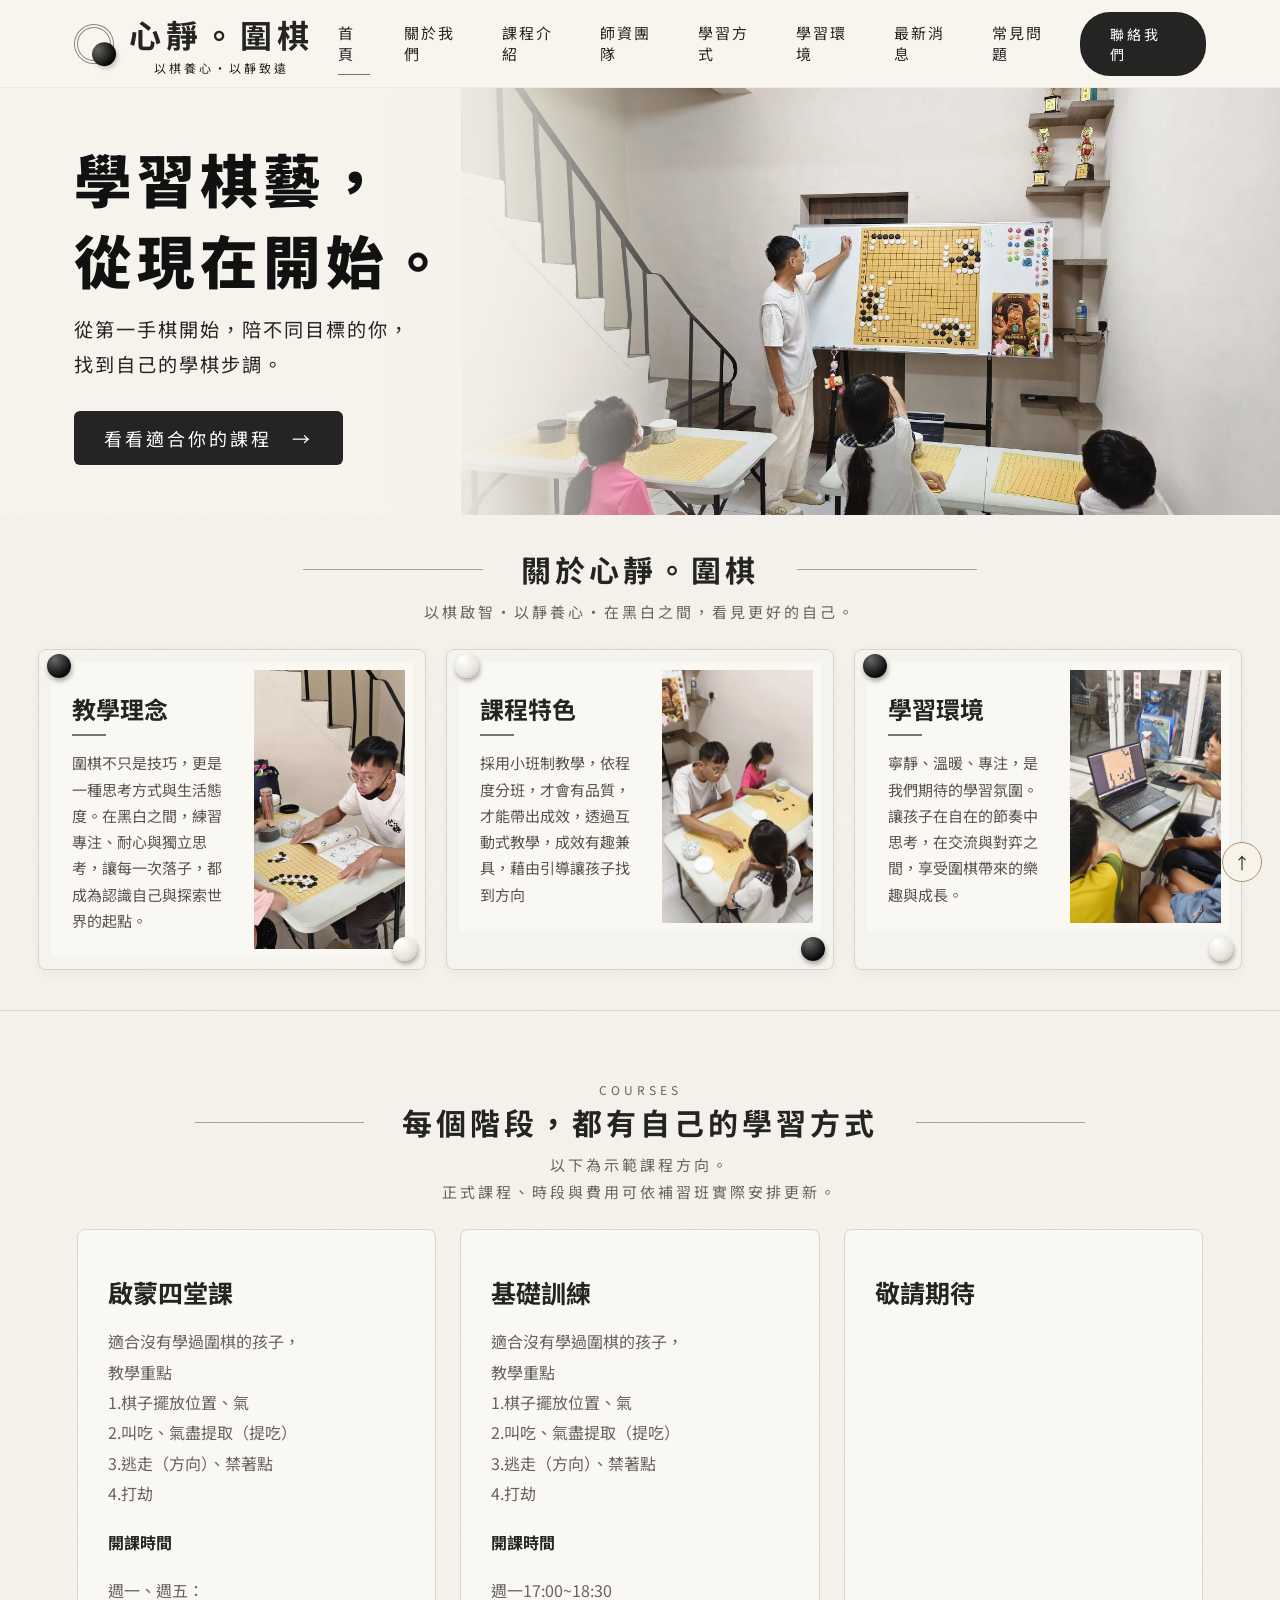
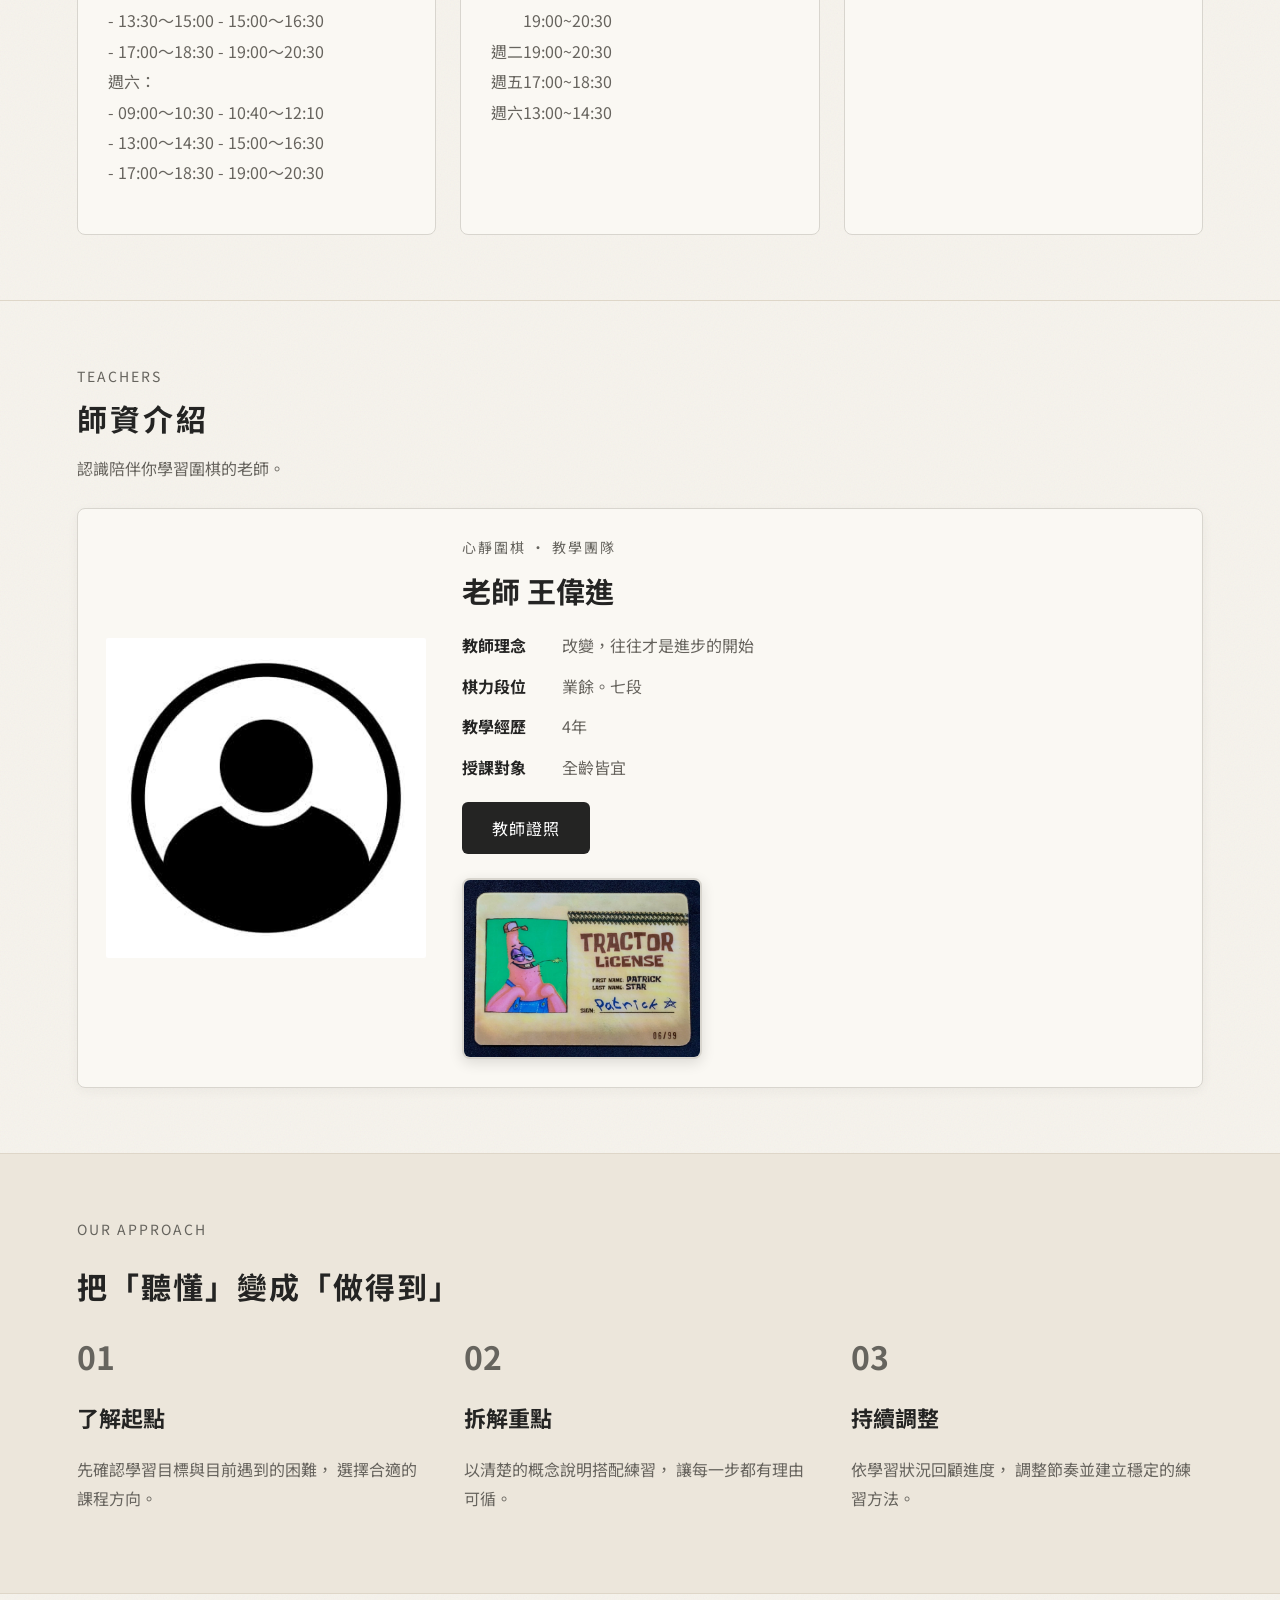
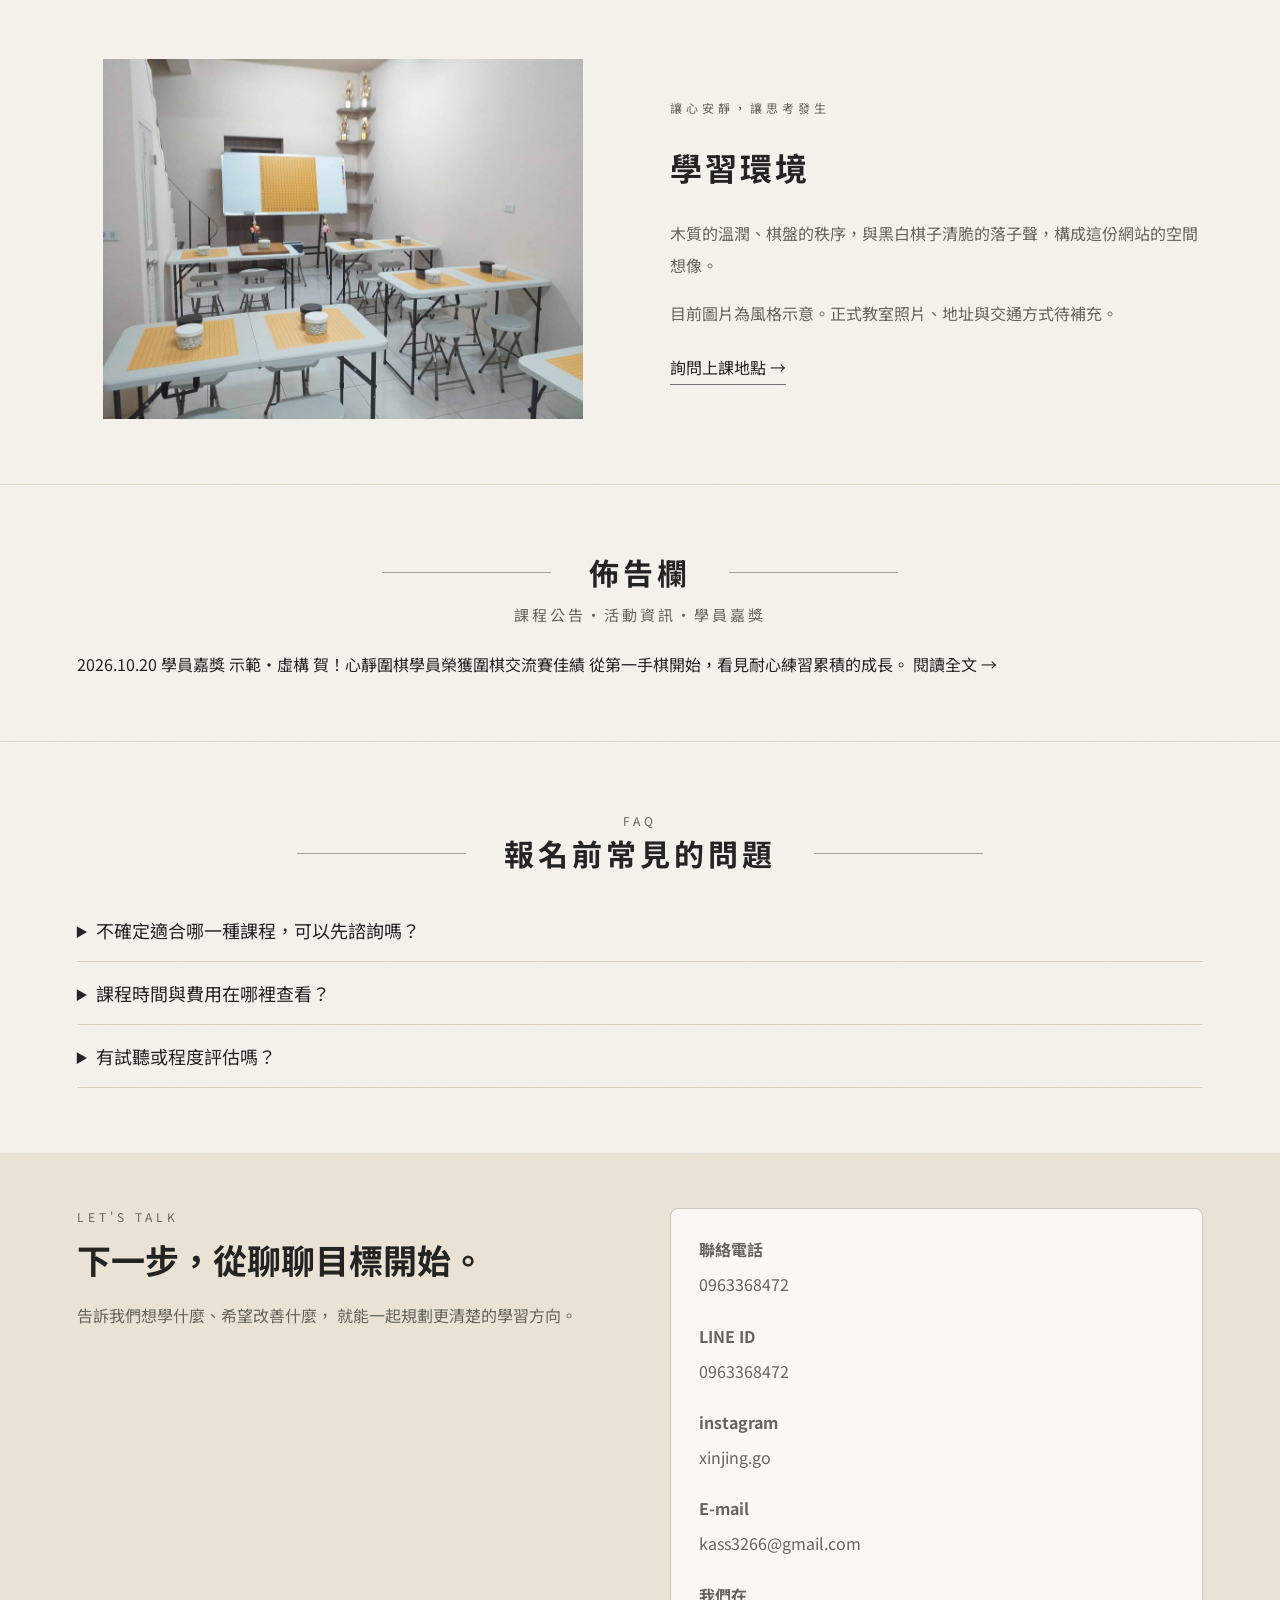
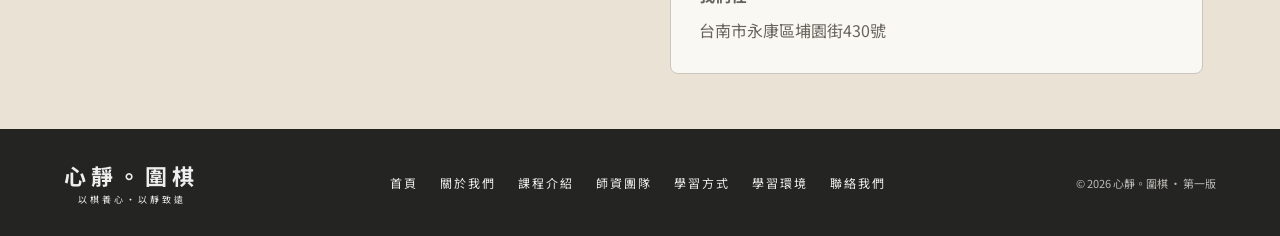
==== index.html @ 98c9f79c "Add files via upload" ====
<!doctype html>
<html lang="zh-Hant">
<head>
<meta charset="utf-8">
<meta name="viewport" content="width=device-width,initial-scale=1">
<meta name="description" content="心靜。圍棋，以棋養心，以靜致遠。從第一手棋開始，陪不同目標的你，<br>找到自己的學棋步調。">
<title>心靜。圍棋｜以棋養心・以靜致遠</title>
<link rel="preconnect" href="https://fonts.googleapis.com">
<link rel="preconnect" href="https://fonts.gstatic.com" crossorigin>
<link rel="stylesheet" href="https://fonts.googleapis.com/css2?family=Noto+Sans+TC:wght@400;700&amp;display=swap">
<style>
:root {
  --paper:#f6f3ec;
  --ink:#242423;
  --wood:#ae7c43;
  --muted:#67645e
}
* {
  box-sizing:border-box
}
html {
  scroll-behavior:smooth;
  scroll-padding-top:95px
}
body {
  margin:0;
  color:var(--ink);
  background:var(--paper);
  font-family:"Noto Serif TC","Songti TC","PMingLiU",serif;
  background-image:url("data:image/svg+xml,%3Csvg xmlns='http://www.w3.org/2000/svg' width='180' height='180'%3E%3Cfilter id='n'%3E%3CfeTurbulence type='fractalNoise' baseFrequency='.7' numOctaves='3' stitchTiles='stitch'/%3E%3C/filter%3E%3Cpath fill='%237e735f' opacity='.055' filter='url(%23n)' d='M0 0h180v180H0z'/%3E%3C/svg%3E")
}
a {
  color:inherit;
  text-decoration:none
}
button {
  font:inherit
}
header {
  height:88px;
  display:flex;
  align-items:center;
  justify-content:space-between;
  padding:0 5.8%;
  gap:24px;
  background:#f8f5ee;
  position:sticky;
  top:0;
  z-index:10;
  border-bottom:1px solid #ded7c855
}
.brand {
  display:flex;
  align-items:center;
  gap:15px;
  flex-shrink:0
}
.mark {
  width:40px;
  height:40px;
  border:4px double #8f887b;
  border-radius:50%;
  position:relative;
  transform:rotate(-20deg)
}
.mark:after {
  content:'';
  position:absolute;
  width:24px;
  height:24px;
  border-radius:50%;
  background:radial-gradient(circle at 30% 25%,#65645d,#080909 70%);
  bottom:-9px;
  right:-2px;
  box-shadow:1px 3px 4px #0003
}
.brand strong {
  display:block;
  font-size:32px;
  letter-spacing:5px;
  font-weight:900
}
.brand small {
  display:block;
  text-align:center;
  letter-spacing:3px;
  font-size:12px;
  margin-top:2px
}
nav {
  display:flex;
  gap:34px;
  align-items:center;
  font-size:15px;
  letter-spacing:2px
}
nav a {
  padding:10px 0;
  border-bottom:1px solid transparent
}
nav a:hover,nav a[aria-current] {
  border-color:var(--wood)
}
.pill {
  display:inline-flex;
  align-items:center;
  justify-content:center;
  gap:20px;
  background:var(--ink);
  color:#fff;
  padding:14px 30px;
  border-radius:6px;
  font-size:18px;
  letter-spacing:3px;
  transition:background .2s,transform .2s
}
.pill:hover {
  background:#574735;
  transform:translateY(-2px)
}
header>.pill {
  font-size:14px;
  border-radius:30px;
  padding:12px 30px
}
.menu {
  display:none;
  border:1px solid #ccc;
  background:transparent;
  padding:8px 12px;
  border-radius:4px
}
.hero {
  min-height:414px;
  position:relative;
  display:flex;
  align-items:center;
  overflow:hidden
}
.hero-image {
  position:absolute;
  right:0;
  top:0;
  height:100%;
  width:64%;
  object-fit:cover;
  object-position:center
}
.hero:after {
  content:'';
  position:absolute;
  inset:0;
  background:linear-gradient(90deg,#f6f3ec 0%,#f6f3ec 30%,#f6f3ecdf 38%,#f6f3ec00 57%)
}
.hero-content {
  position:relative;
  z-index:1;
  margin:50px 5.8%;
  max-width:670px
}
.hero h1 {
  font-family:"BiauKai","Microsoft JhengHei","PingFang TC",sans-serif;
  font-size:clamp(35px,4.5vw,70px);
  line-height:1.4;
  letter-spacing:5px;
  margin:0 0 13px;
  font-weight:900;
  color:#111
}
.hero p {
  font-size:clamp(17px,2vw,29px);
  letter-spacing:5px;
  margin:0 0 30px
}
.section {
  padding:32px 3% 40px;
  max-width:1600px;
  margin:auto
}
.heading {
  text-align:center;
  margin-bottom:24px
}
.heading h2 {
  font-size:30px;
  letter-spacing:4px;
  margin:0;
  display:flex;
  align-items:center;
  justify-content:center;
  gap:38px
}
.heading h2:before,.heading h2:after {
  content:'';
  height:1px;
  width:15%;
  background:#a7a094
}
.heading p {
  font-size:15px;
  letter-spacing:3px;
  color:var(--muted);
  line-height:1.8;
  margin:7px 0 0
}
.features {
  display:grid;
  grid-template-columns:repeat(3,1fr);
  gap:20px
}
.frame {
  position:relative;
  padding:13px;
  border:1px solid #98672e;
  border-radius:5px;
  background:repeating-linear-gradient(2deg,#ba864d 0,#d7aa75 3px,#b78043 5px,#c99863 9px);
  box-shadow:0 3px 8px #30220c25,inset 0 0 0 4px #f0c38b66
}
.frame:before,.frame:after {
  content:'';
  position:absolute;
  z-index:2;
  width:24px;
  height:24px;
  border-radius:50%;
  box-shadow:1px 3px 5px #0005;
  background:radial-gradient(circle at 32% 23%,#646765,#0a0c0b 70%)
}
.frame:before {
  top:4px;
  left:8px
}
.frame:after {
  bottom:8px;
  right:8px;
  background:radial-gradient(circle at 32% 23%,#fff,#e5e3da 65%,#b1b1a8)
}
.frame:nth-child(2):before {
  background:radial-gradient(circle at 32% 23%,#fff,#e5e3da 65%,#b1b1a8)
}
.frame:nth-child(2):after {
  background:radial-gradient(circle at 32% 23%,#646765,#0a0c0b 70%)
}
.frame-inner {
  background-color:#faf7ef;
  background-image:linear-gradient(#b2956c09 1px,transparent 1px),linear-gradient(90deg,#b2956c09 1px,transparent 1px);
  background-size:20px 20px;
  display:grid;
  grid-template-columns:1.2fr 1fr;
  gap:14px;
  padding:8px;
  min-height:245px;
  border:3px double #dbc5a5
}
.feature-copy {
  padding:15px 13px
}
.feature-copy h3 {
  font-size:24px;
  margin:6px 0 14px
}
.feature-copy h3:after {
  content:'';
  display:block;
  width:34px;
  height:2px;
  background:#ad813c;
  margin-top:8px
}
.feature-copy p {
  font-size:15px;
  line-height:1.75;
  margin:0;
  color:#57534d
}
.frame img {
  width:100%;
  height:100%;
  min-height:226px;
  object-fit:cover
}
.details {
  border-top:1px solid #ded6c8;
  padding:65px 6%
}
.eyebrow {
  color:#896a43;
  letter-spacing:4px;
  font-size:12px
}
.course-grid {
  display:grid;
  grid-template-columns:repeat(3,1fr);
  gap:24px
}
.course-card {
  padding:30px;
  border:1px solid #cec3ae;
  background:#ffffff4d
}
.course-card .number {
  font-size:14px;
  letter-spacing:3px;
  color:#9a783f
}
.course-card h3 {
  font-size:25px;
  margin:14px 0
}
.course-card p {
  line-height:1.9;
  color:var(--muted)
}
.text-link {
  display:inline-block;
  margin-top:10px;
  border-bottom:1px solid #a77c43;
  padding-bottom:5px
}
.split {
  display:grid;
  grid-template-columns:1fr 1fr;
  align-items:center;
  gap:60px
}
.split img {
  width:100%;
  max-height:360px;
  object-fit:contain
}
.split h2 {
  font-size:32px;
  letter-spacing:3px
}
.split p {
  line-height:2;
  color:var(--muted)
}
.placeholder {
  border:1px dashed #bdb09a;
  padding:22px;
  color:#716b61;
  background:#fff5;
  line-height:1.9
}
.news {
  display:flex;
  justify-content:space-between;
  gap:20px;
  padding:24px 0;
  border-top:1px solid #d9d0c1
}
.news span {
  font-size:13px;
  color:var(--muted)
}
details {
  border-bottom:1px solid #d9d0c1;
  padding:18px 0
}
summary {
  cursor:pointer;
  font-size:18px
}
details p {
  color:var(--muted);
  line-height:1.9;
  max-width:850px
}
.contact {
  background:#eae3d5;
  padding:55px 6%
}
.contact-grid {
  display:grid;
  grid-template-columns:1fr 1fr;
  gap:60px
}
.contact h2 {
  font-size:34px;
  margin:10px 0
}
.contact p {
  line-height:1.9;
  color:var(--muted)
}
dl {
  margin:0
}
dl>div {
  display:grid;
  grid-template-columns:110px 1fr;
  border-bottom:1px solid #c9beab;
  padding:14px 0
}
dt {
  color:#796344
}
dd {
  margin:0;
  line-height:1.8
}
.contact small {
  color:#7b7164
}
footer {
  background:#242423;
  color:#eee;
  padding:30px 5%;
  display:flex;
  align-items:center;
  justify-content:space-between;
  gap:30px
}
footer .brand strong {
  font-size:22px
}
footer .brand small {
  font-size:9px
}
footer nav {
  font-size:12px;
  gap:22px
}
footer>small {
  color:#bdbbb5;
  font-size:11px
}
.back-top {
  position:fixed;
  right:18px;
  bottom:18px;
  border:1px solid #aa9270;
  border-radius:50%;
  background:#f7f3e9;
  width:40px;
  height:40px;
  display:grid;
  place-items:center;
  z-index:5
}
@media(min-width:1600px) {
  .hero {
    min-height:480px
  }
}
@media(max-width:1200px) {
  nav {
    gap:18px
  }
  header {
    padding:0 3%
  }
  .brand strong {
    font-size:26px
  }
  .feature-copy {
    padding:8px
  }
  .feature-copy h3 {
    font-size:21px
  }
  .frame-inner {
    gap:7px
  }
  .feature-copy p {
    font-size:14px
  }
  footer nav {
    display:flex;
    flex-wrap:wrap;
    justify-content:center
  }
}
@media(max-width:900px) {
  header {
    height:auto;
    min-height:76px;
    position:relative;
    flex-wrap:wrap;
    padding:16px 5%;
    gap:16px
  }
  .menu {
    display:none
  }
  header>.pill {
    display:inline-flex;
    margin-left:auto;
    font-size:13px;
    padding:10px 18px
  }
  header nav {
    display:flex;
    position:static;
    width:100%;
    order:3;
    flex-wrap:wrap;
    justify-content:center;
    gap:8px 24px;
    background:transparent;
    padding:4px 0;
    box-shadow:none;
    font-size:14px
  }
  header nav a {
    padding:8px 0
  }
  header nav.open {
    display:flex
  }
  .hero-content {
    margin-left:5%;
    max-width:70%
  }
  .hero p {
    letter-spacing:2px
  }
  .features {
    grid-template-columns:1fr
  }
  .frame-inner {
    grid-template-columns:1.4fr 1fr;
    min-height:220px
  }
  .frame img {
    height:230px;
    min-height:0
  }
  .feature-copy {
    padding:14px
  }
  .feature-copy p {
    font-size:16px
  }
  .course-grid {
    grid-template-columns:1fr
  }
  .split,.contact-grid {
    gap:25px
  }
  .heading h2 {
    font-size:26px;
    gap:15px
  }
  .details {
    padding:45px 6%
  }
}
@media(max-width:580px) {
  header {
    gap:12px;
    padding:14px 5%
  }
  header nav {
    gap:4px 18px;
    font-size:13px;
    letter-spacing:1px
  }
  header>.pill {
    font-size:12px;
    padding:10px 14px;
    letter-spacing:1px
  }
  .brand {
    gap:10px
  }
  .mark {
    width:32px;
    height:32px
  }
  .brand strong {
    font-size:24px
  }
  .brand small {
    font-size:10px
  }
  .hero {
    min-height:560px;
    align-items:flex-start
  }
  .hero-image {
    width:100%;
    height:58%;
    top:auto;
    bottom:0
  }
  .hero:after {
    background:linear-gradient(180deg,#f6f3ec 0%,#f6f3ec 32%,#f6f3ec00 64%)
  }
  .hero-content {
    max-width:100%;
    margin:34px 6%
  }
  .hero h1 {
    font-size:34px;
    letter-spacing:2px
  }
  .hero p {
    font-size:16px;
    margin-bottom:23px
  }
  .pill {
    font-size:15px;
    padding:12px 23px
  }
  .section {
    padding:30px 5%
  }
  .heading p {
    letter-spacing:1px;
    font-size:13px
  }
  .heading h2:before,.heading h2:after {
    width:9%
  }
  .frame {
    padding:9px
  }
  .frame-inner {
    gap:8px;
    padding:5px;
    grid-template-columns:1.2fr 1fr
  }
  .feature-copy {
    padding:8px
  }
  .feature-copy h3 {
    font-size:21px
  }
  .feature-copy p {
    font-size:14px
  }
  .frame img {
    height:100%;
    min-height:245px
  }
  .split,.contact-grid {
    grid-template-columns:1fr
  }
  .split img {
    max-height:280px
  }
  .news {
    flex-direction:column;
    gap:8px
  }
  footer {
    flex-direction:column;
    text-align:center
  }
  footer nav {
    display:flex;
    flex-wrap:wrap;
    justify-content:center;
    gap:8px 18px;
    font-size:12px
  }
  .contact {
    padding:40px 6%
  }
}
@media(prefers-reduced-motion:reduce) {
  html {
    scroll-behavior:auto
  }
  .pill {
    transition:none
  }
}
.teacher-wrap {
  max-width:1180px;
  margin:auto
}
.teacher-wrap .section-head {
  margin-bottom:28px
}
.teacher-wrap .section-head h2 {
  font-size:30px;
  letter-spacing:3px;
  margin:10px 0
}
.teacher-wrap .section-head p {
  color:var(--muted)
}
.kicker {
  color:#896a43;
  letter-spacing:2px;
  font-size:14px
}
.teacher-card {
  position:relative;
  display:grid;
  grid-template-columns:minmax(200px,320px) minmax(0,1fr);
  gap:36px;
  align-items:center;
  padding:28px;
  border:10px solid #b6814c;
  border-radius:5px;
  background:#fbf8f0;
  box-shadow:inset 0 0 0 2px #e8c99c,0 5px 14px #60421d26
}
.teacher-photo {
  display:block;
  width:100%;
  height:auto;
  object-fit:contain;
  border-radius:2px
}
.teacher-info h3 {
  font-size:29px;
  margin:12px 0
}
.teacher-info p {
  color:var(--muted);
  line-height:1.8
}
.teacher-info dl {
  display:grid;
  grid-template-columns:5em minmax(0,1fr);
  gap:12px 20px;
  line-height:1.8;
  margin:20px 0
}
.teacher-info dt {
  font-weight:700;
  color:var(--ink)
}
.teacher-info dd {
  color:var(--muted)
}
.teacher-info .pill {
  font-size:16px;
  letter-spacing:1px
}
@media(max-width:760px) {
  .teacher-card {
    grid-template-columns:1fr;
    padding:22px;
    gap:22px;
    border-width:8px
  }
  .teacher-photo {
    max-width:320px;
    margin:auto
  }
  .teacher-info dl {
    gap:12px
  }
  .teacher-info h3 {
    font-size:26px
  }
}
.tags {
  display:flex;
  gap:8px;
  flex-wrap:wrap;
  margin-top:24px
}
.tags span {
  background:#eee5d5;
  color:#6c5132;
  padding:7px 11px;
  border-radius:20px;
  font-size:13px
}
.method-wrap {
  max-width:1180px;
  margin:auto
}
.method-wrap h2 {
  font-size:30px;
  letter-spacing:2px
}
.steps {
  display:grid;
  grid-template-columns:repeat(3,minmax(0,1fr));
  gap:35px
}
.step b {
  font-size:32px;
  color:#a77a44
}
.step h3 {
  font-size:22px
}
.step p {
  line-height:1.8;
  color:var(--muted)
}
.approach {
  background:#ece6db
}
.contact-box {
  border:5px solid #b6814c;
  padding:28px;
  background:#faf7ef
}
.contact-box b {
  color:#896338
}
.contact-box p {
  margin:8px 0 24px;
  overflow-wrap:anywhere
}
.contact-box p:last-child {
  margin-bottom:0
}
.contact-box a:hover {
  text-decoration:underline
}
.hero-content p {
  font-size:clamp(16px,1.5vw,23px);
  letter-spacing:2px
}
.heading h2 {
  overflow-wrap:anywhere
}
@media(max-width:900px) {
  .steps {
    grid-template-columns:1fr
  }
  .heading h2 {
    font-size:25px
  }
  .heading h2:before,.heading h2:after {
    flex-shrink:0;
    width:8%
  }
}
@media(max-width:580px) {
  .hero {
    min-height:620px
  }
  .hero h1 {
    font-size:34px
  }
  .hero-content p {
    line-height:1.8
  }
  .contact h2 {
    font-size:28px
  }
}
/* 無木框：宣紙與墨灰 */
:root {
  --wood:#747474
}
.frame {
  border:1px solid #d8d5ce;
  border-radius:8px;
  padding:12px;
  background:#f5f3ee;
  box-shadow:0 3px 12px #2020200c
}
.frame-inner {
  border:0;
  background-color:#faf8f3;
  background-image:none;
  border-radius:3px
}
.teacher-card {
  border:1px solid #d8d5ce;
  border-radius:8px;
  background:#faf8f3;
  box-shadow:0 3px 12px #2020200c
}
.contact-box {
  border:1px solid #c9c6be;
  border-radius:8px;
  background:#faf8f3;
  box-shadow:none
}
.course-card {
  border-color:#d8d5ce;
  border-radius:8px;
  background:#faf8f3
}
.feature-copy h3:after {
  background:#747474
}
.eyebrow,.kicker,.course-card .number,.step b,.contact-box b {
  color:#66645e
}
.text-link {
  border-color:#747474
}
.tags span {
  background:#eae8e2;
  color:#5e5b55
}
@media(max-width:760px) {
  .teacher-card {
    border-width:1px
  }
  .contact-box {
    border-width:1px
  }
}
/* V03 思源黑體繁體版 */
body,button,input,select,textarea,.hero h1,.brand {
  font-family:"Noto Sans TC","Microsoft JhengHei","PingFang TC",sans-serif
}
h1,h2,h3,.brand strong {
  font-weight:700
}
.hero p,.heading p {
  line-height:1.8
}
/* 師資介紹：讓每位老師的卡片成為獨立段落 */
#teachers .teacher-card + .teacher-card {
  margin-top: 40px;
}
@media (max-width: 760px) {
  #teachers .teacher-card + .teacher-card {
    margin-top: 28px;
  }
}
/* 第二位老師：滑鼠移入時放大整張證書圖片 */
.teacher-image-area {
  position: relative;
  width: min(240px, 100%);
  margin-top: 24px;
  cursor: zoom-in;
}
.teacher-zoom-image {
  position: relative;
  display: block;
  width: 100%;
  height: auto;
  object-fit: contain;
  border: 2px solid #d8d5ce;
  border-radius: 8px;
  background: #fff;
  box-shadow: 0 4px 14px rgb(0 0 0 / 12%);
  pointer-events: none;
  transform-origin: center;
  transition: transform 0.3s ease, box-shadow 0.3s ease;
}
.teacher-image-area:hover,
.teacher-image-area:focus-within {
  z-index: 30;
}
.teacher-image-area:hover .teacher-zoom-image,
.teacher-image-area:focus-within .teacher-zoom-image {
  transform:
    translate(var(--teacher-zoom-x, 0px), var(--teacher-zoom-y, 0px))
    scale(var(--teacher-zoom-scale, 1));
  box-shadow: 0 12px 32px rgb(0 0 0 / 24%);
}
.teacher-zoom-image:focus-visible {
  outline: 3px solid #747474;
  outline-offset: 4px;
}
@media (prefers-reduced-motion: reduce) {
  .teacher-zoom-image {
    transition: none;
  }
}
</style>
<link rel="stylesheet" href="assets/notice-board.css">
<link rel="stylesheet" href="assets/ui-refined.css">
</head>
<body id="home">
<header><a class="brand" href="#home" aria-label="心靜。圍棋首頁"><span class="mark" aria-hidden="true"></span><span><strong>心靜。圍棋</strong><small>以棋養心・以靜致遠</small></span></a><button class="menu" aria-label="開啟選單" aria-expanded="false" aria-controls="navigation">選單 ☰</button>
<nav id="navigation" aria-label="主要導覽"><a href="#home" aria-current="page">首頁</a><a href="#about">關於我們</a><a href="#courses">課程介紹</a><a href="#teachers">師資團隊</a><a href="#method">學習方式</a><a href="#environment">學習環境</a><a href="#news">最新消息</a><a href="#faq">常見問題</a>
</nav><a class="pill" href="#contact">聯絡我們</a>
</header>
<main>
<!-- 首頁主視覺 開始 -->
<section class="hero" aria-labelledby="hero-title"><img class="hero-image" src="textures/160692.jpg" alt="暖陽照映木質圍棋棋盤與黑白棋子" fetchpriority="high">
<div class="hero-content">
<h1 id="hero-title">學習棋藝，<br>從現在開始。</h1>
<p>從第一手棋開始，陪不同目標的你，<br>找到自己的學棋步調。</p><a class="pill" href="#courses">看看適合你的課程 <span aria-hidden="true">→</span></a>
</div>
</section>
<!-- 首頁主視覺 結束 -->
<!-- 關於我們 開始 -->
<section id="about" class="section">
<div class="heading">
<h2>關於心靜。圍棋</h2>
<p>以棋啟智・以靜養心・在黑白之間，看見更好的自己。</p>
</div>
<div class="features">
<article class="frame">
<div class="frame-inner">
<div class="feature-copy">
<h3>教學理念</h3>
<p>圍棋不只是技巧，更是一種思考方式與生活態度。在黑白之間，練習專注、耐心與獨立思考，讓每一次落子，都成為認識自己與探索世界的起點。</p>
</div><img src="textures/160711.jpg" alt="木製棋罐與黑白棋子" loading="lazy">
</div>
</article>
<article class="frame">
<div class="frame-inner">
<div class="feature-copy">
<h3>課程特色</h3>
<p>
採用小班制教學，依程度分班，才會有品質，才能帶出成效，透過互動式教學，成效有趣兼具，藉由引導讓孩子找到方向</p>
</div><img src="textures/160687.jpg" alt="手持白棋思考落子" loading="lazy">
</div>
</article>
<article class="frame">
<div class="frame-inner">
<div class="feature-copy">
<h3>學習環境</h3>
<p>寧靜、溫暖、專注，是我們期待的學習氛圍。讓孩子在自在的節奏中思考，在交流與對弈之間，享受圍棋帶來的樂趣與成長。</p>
</div><img src="textures/160706.jpg" alt="木質圍棋教室風格示意" loading="lazy">
</div>
</article>
</div>
</section>
<!-- 關於我們 結束 -->
<!-- 課程 開始 -->
<section id="courses" class="section details">
<div class="heading"><span class="eyebrow">COURSES</span>
<h2>每個階段，都有自己的學習方式</h2>
<p>以下為示範課程方向。<br>正式課程、時段與費用可依補習班實際安排更新。</p>
</div>
<div class="course-grid">
<article class="course-card">
              <!-- <span class="number">兒童啟蒙課</span> -->
              <h3>啟蒙四堂課</h3>
              <p>
                適合沒有學過圍棋的孩子，<br>
                教學重點<br>
                1.棋子擺放位置、氣<br>
                2.叫吃、氣盡提取（提吃）<br>
                3.逃走（方向）、禁著點<br>
                4.打劫<br>
                </p>
                 <h4>開課時間</h4>
                <p>
               週一、週五：<br>
              - 13:30～15:00
              - 15:00～16:30<br>
              - 17:00～18:30
              - 19:00～20:30<br>
                
              週六：<br>
              - 09:00～10:30
              - 10:40～12:10<br>
              - 13:00～14:30
              - 15:00～16:30<br>
              - 17:00～18:30
              - 19:00～20:30<br>
              </p>

            </article>
<article class="course-card">
              <!-- <span class="number"> 常態班 </span> -->
              <h3>基礎訓練</h3>
                            <p>
                適合沒有學過圍棋的孩子，<br>
                教學重點<br>
                1.棋子擺放位置、氣<br>
                2.叫吃、氣盡提取（提吃）<br>
                3.逃走（方向）、禁著點<br>
                4.打劫<br>
                </p>
                 <h4>開課時間</h4>
                <p>
              
                週一17:00~18:30<br>
                　　19:00~20:30<br>
                週二19:00~20:30<br>
                週五17:00~18:30<br>
                週六13:00~14:30<br>
              </p>

            </article>
<article class="course-card">
              <!-- <span class="number"> </span> -->
              <h3> 敬請期待  </h3>
              <p>
                  <!-- 整理觀念、找出弱點，<br>
                  透過循序練習建立解題能力與學習信心。<br>

                  週一17:00~18:30<br>
                  　　19:00~20:30<br>
                  週二19:00~20:30<br>
                  週五17:00~18:30<br>
                  週六13:00~14:30<br> -->
              </p>

            </article>
</div>
</section>
<!-- 課程 結束 -->
<!-- 師資 開始 -->
<section class="section details" id="teachers" aria-labelledby="teachers-title">
        <div class="teacher-wrap">
          <div class="section-head">
            <div class="kicker">TEACHERS</div>
            <h2 id="teachers-title">師資介紹</h2>
            <p>認識陪伴你學習圍棋的老師。</p>
          </div>
          <article class="teacher-card">
            <img class="teacher-photo" src="textures/pngtree-user-icon-png-image_1796659.jpg" alt="老師介紹照片" loading="lazy" width="544" height="965">
            <div class="teacher-info">
              <div class="kicker">心靜圍棋 · 教學團隊</div>
              <h3>老師 王偉進 </h3>
              <dl>
                <dt>教師理念</dt>
                <dd> 改變，往往才是進步的開始 </dd>
                <dt>棋力段位</dt>
                <dd> 業餘。七段 </dd>
                <dt>教學經歷</dt>
                <dd> 4年 </dd>
                <dt>授課對象</dt>
                <dd> 全齡皆宜 </dd>
              </dl>
              <a class="pill">教師證照</a> 
              <div class="teacher-image-area" data-teacher-zoom>
                <img
                  class="teacher-zoom-image"
                  src="textures/659658251_17932421061217945_1826897750469235305_n.jpg"
                  alt="教師證書圖片"
                  loading="lazy"
                  decoding="async"
                  tabindex="0"
                >
              </div>
             
            </div>

          </div>
      </section>
<!-- 師資 結束 -->

<!-- 教學方式 開始 -->
<section id="method" class="section details approach">
        <div class="method-wrap">
          <div class="section-head">
            <div class="kicker">OUR APPROACH</div>
            <h2>把「聽懂」變成「做得到」</h2>
          </div>
          <div class="steps">
            <div class="step">
              <b>01</b>
              <h3>了解起點</h3>
              <p>
                先確認學習目標與目前遇到的困難，
                選擇合適的課程方向。
              </p>
            </div>
            <div class="step">
              <b>02</b>
              <h3>拆解重點</h3>
              <p>
                以清楚的概念說明搭配練習，
                讓每一步都有理由可循。
              </p>
            </div>
            <div class="step">
              <b>03</b>
              <h3>持續調整</h3>
              <p>
                依學習狀況回顧進度，
                調整節奏並建立穩定的練習方法。
              </p>
            </div>
          </div>
        </div>
      </section>
<!-- 教學方式 結束 -->
<!-- 教室環境 開始 -->
<section id="environment" class="section details split"><img src="textures/classroom.jpg" alt="參考圖中的暖木色圍棋教室示意" loading="lazy">
<div><span class="eyebrow">讓心安靜，讓思考發生</span>
<h2>學習環境</h2>
<p>木質的溫潤、棋盤的秩序，與黑白棋子清脆的落子聲，構成這份網站的空間想像。</p>
<p>目前圖片為風格示意。正式教室照片、地址與交通方式待補充。</p><a class="text-link" href="#contact">詢問上課地點 →</a>
</div>
</section>
<!-- 教室環境 結束 -->
<!-- 佈告欄 開始 -->
<section
  id="news"
  class="section details"
  aria-labelledby="board-title"
>
  <div class="heading">
    <h2 id="board-title">佈告欄</h2>
    <p>課程公告・活動資訊・學員嘉獎</p>
  </div>

  <!-- 公告列表：兩則公告之間保留 20px 間距 -->
  <div style="display: grid; gap: 20px;">

    <!-- 公告結尾 -->
    <article class="board-post">
      <a class="board-link" href="news/award-demo.html">
        <span class="board-meta">
          <time datetime="2026-10-20">2026.10.20</time>
          <span class="board-tag">學員嘉獎</span>
          <span class="board-demo">示範・虛構</span>
        </span>

        <span class="board-title">
          賀！心靜圍棋學員榮獲圍棋交流賽佳績
        </span>

        <span class="board-preview">
          從第一手棋開始，看見耐心練習累積的成長。
        </span>

        <span class="board-read">閱讀全文 →</span>
      </a>
    </article>
    <!-- 公告結尾 -->
    

  </div>
</section>
<!-- 佈告欄 結束 -->




<!-- 常見問題 開始 -->
<section id="faq" class="section details">
<div class="heading"><span class="eyebrow">FAQ</span>
<h2>報名前常見的問題</h2>
</div>
<details>
            <summary>不確定適合哪一種課程，可以先諮詢嗎？</summary>
            <p>
              當然可以！歡迎先與我們聊聊孩子的年齡與學習經驗。
              若孩子曾學過圍棋，我們會進一步了解程度，協助安排合適的班級，讓孩子在適合自己的步調中學習與成長。              
            </p>
          </details>
<details>
            <summary>課程時間與費用在哪裡查看？</summary>
            <p>
              看心情我愛收多少，收多少
            </p>
          </details>
<details>
            <summary>有試聽或程度評估嗎？</summary>
            <p>沒有你當我賣肉乾啊? 還想試吃?</p>
          </details>
</section>
<!-- 常見問題 結束 -->
<!-- 聯絡資訊 開始 -->
<section id="contact" class="contact">
        <div class="contact-grid">
          <div>
            <div class="eyebrow">LET'S TALK</div>
            <h2>下一步，從聊聊目標開始。</h2>
            <p>
              告訴我們想學什麼、希望改善什麼，
              就能一起規劃更清楚的學習方向。
            </p>
          </div>
          <div class="contact-box">
            <b>聯絡電話</b> 
            <p>
              0963368472<br>
              
            </p>

            <b>LINE ID</b>
            <p>0963368472</p>

            <b>instagram</b>
            <p>
              <a href="https://www.instagram.com/xinjing.go/"> xinjing.go</a>
            </p>



            <b>E-mail</b>
            <p>
              <a href="mailto:kass3266@gmail.com"> kass3266@gmail.com </a>
            </p>

            <b>我們在</b>
            <p>
              <a href="https://maps.app.goo.gl/aFNbgoNWefghb4vy9"> 台南市永康區埔園街430號 </a>
            </p>

          </div>
        </div>
      </section>
<!-- 聯絡資訊 結束 -->
</main>
<footer><a class="brand" href="#home"><span><strong>心靜。圍棋</strong><small>以棋養心・以靜致遠</small></span></a>
<nav aria-label="頁尾導覽">
  <a href="#home">首頁</a>
  <a href="#about">關於我們</a>
  <a href="#courses">課程介紹</a>
  <a href="#teachers">師資團隊</a>
  <a href="#method">學習方式</a>
  <a href="#environment">學習環境</a>
  <a href="#contact">聯絡我們</a>
</nav><small>© <span id="year">2026</span> 心靜。圍棋 · 第一版</small>
</footer>
<a class="back-top" href="#home" aria-label="回到頁首">↑</a>

<script>const menu=document.querySelector('.menu'),nav=document.querySelector('#navigation');menu.addEventListener('click',()=>{const open=nav.classList.toggle('open');menu.setAttribute('aria-expanded',String(open));menu.setAttribute('aria-label',open?'關閉選單':'開啟選單')});nav.querySelectorAll('a').forEach(a=>a.addEventListener('click',()=>{nav.classList.remove('open');menu.setAttribute('aria-expanded','false')}));document.addEventListener('keydown',e=>{if(e.key==='Escape'){nav.classList.remove('open');menu.setAttribute('aria-expanded','false')}});document.querySelector('#year').textContent=new Date().getFullYear();</script>
<script>
/* 證書圖片預覽：維持整張圖片可見，最多放大五倍。 */
(() => {
  const areas = Array.from(document.querySelectorAll('[data-teacher-zoom]'));
  const padding = 16;

  function fitPreview(area) {
    const image = area.querySelector('.teacher-zoom-image');
    if (!image || !image.complete || !image.naturalWidth) return;

    const rect = area.getBoundingClientRect();
    if (!rect.width || !rect.height) return;

    const viewportWidth = document.documentElement.clientWidth;
    const viewportHeight = document.documentElement.clientHeight;
    const scale = Math.min(
      5,
      Math.max(1, viewportWidth - padding * 2) / rect.width,
      Math.max(1, viewportHeight - padding * 2) / rect.height
    );
    const halfWidth = rect.width * scale / 2;
    const halfHeight = rect.height * scale / 2;
    const centerX = rect.left + rect.width / 2;
    const centerY = rect.top + rect.height / 2;
    const targetX = Math.min(
      viewportWidth - padding - halfWidth,
      Math.max(padding + halfWidth, centerX)
    );
    const targetY = Math.min(
      viewportHeight - padding - halfHeight,
      Math.max(padding + halfHeight, centerY)
    );

    image.style.setProperty('--teacher-zoom-scale', String(scale));
    image.style.setProperty('--teacher-zoom-x', `${targetX - centerX}px`);
    image.style.setProperty('--teacher-zoom-y', `${targetY - centerY}px`);
  }

  areas.forEach(area => {
    const image = area.querySelector('.teacher-zoom-image');
    area.addEventListener('pointerenter', () => fitPreview(area));
    area.addEventListener('focusin', () => fitPreview(area));
    image.addEventListener('load', () => fitPreview(area));
    fitPreview(area);
  });

  function updateActivePreviews() {
    areas.forEach(area => {
      if (area.matches(':hover') || area.contains(document.activeElement)) {
        fitPreview(area);
      }
    });
  }

  window.addEventListener('resize', updateActivePreviews);
  window.addEventListener('scroll', updateActivePreviews, { passive: true });
})();
</script>

</body>
</html>
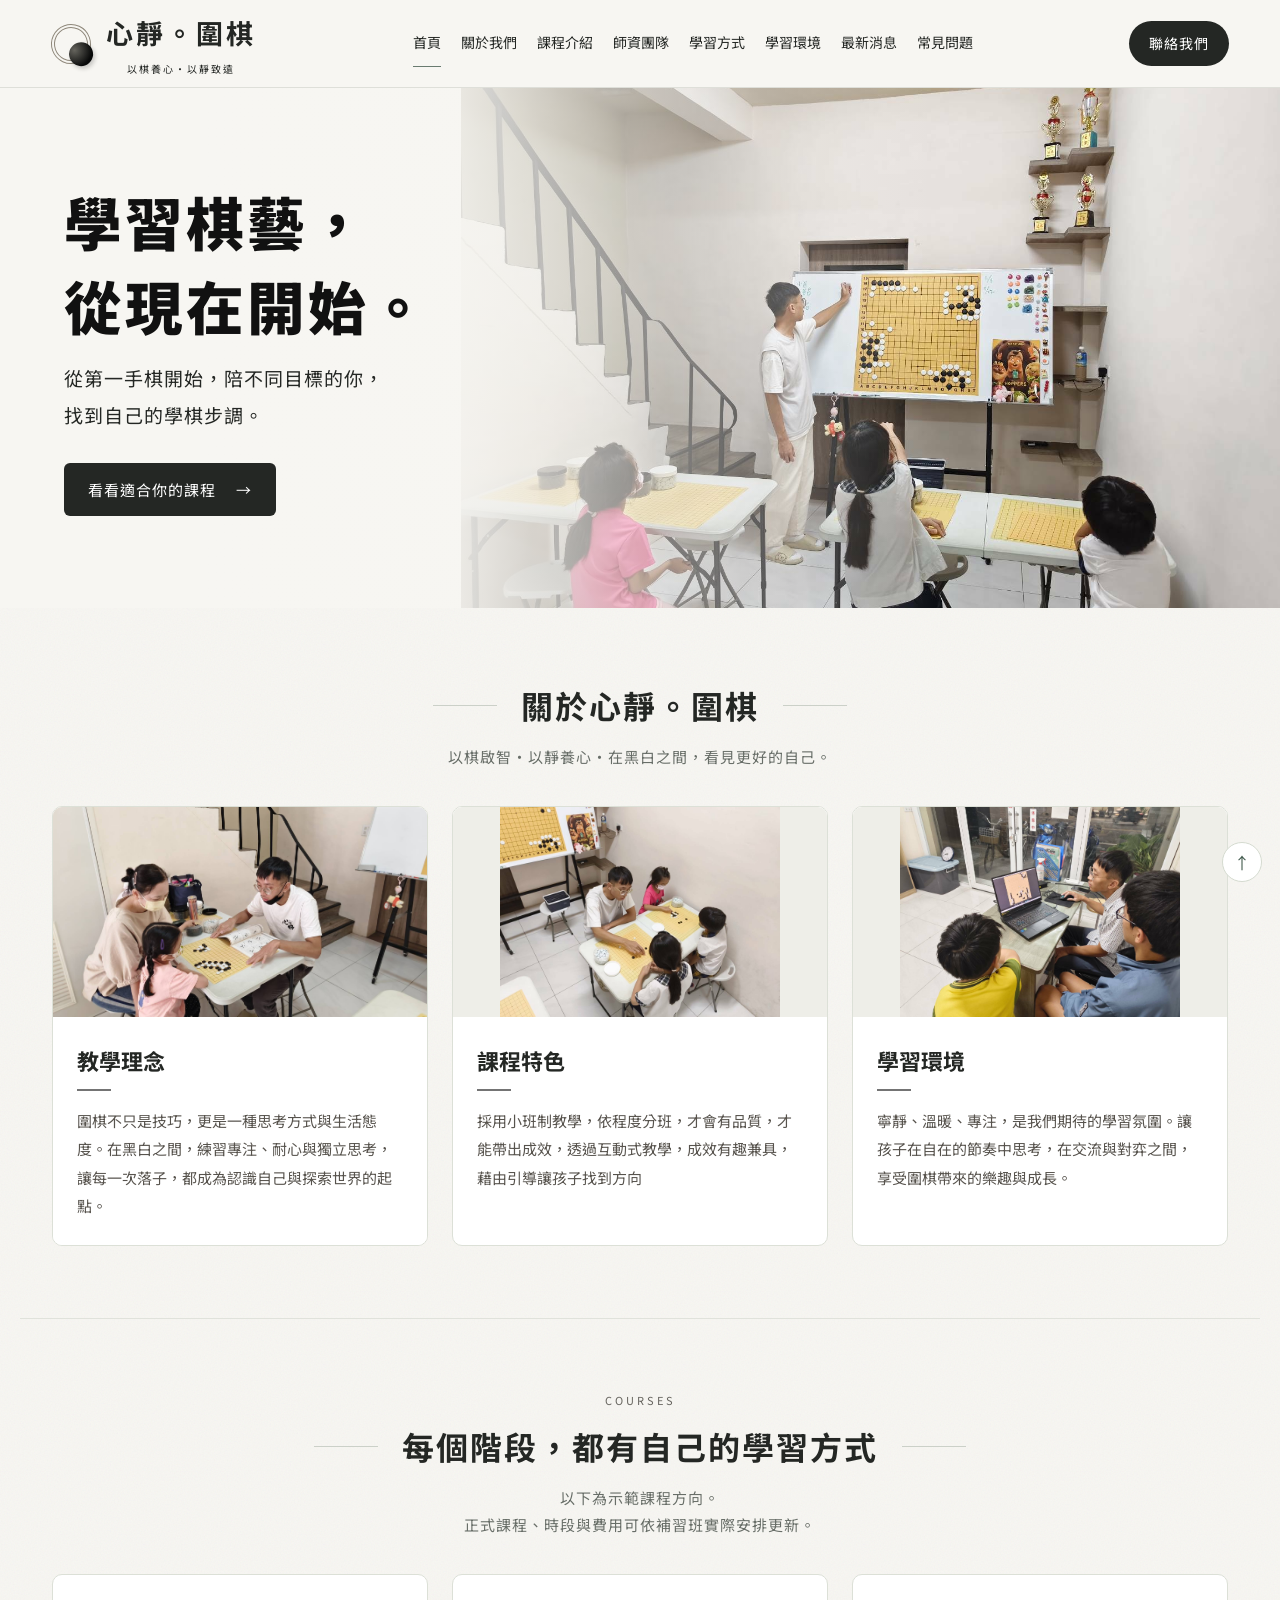
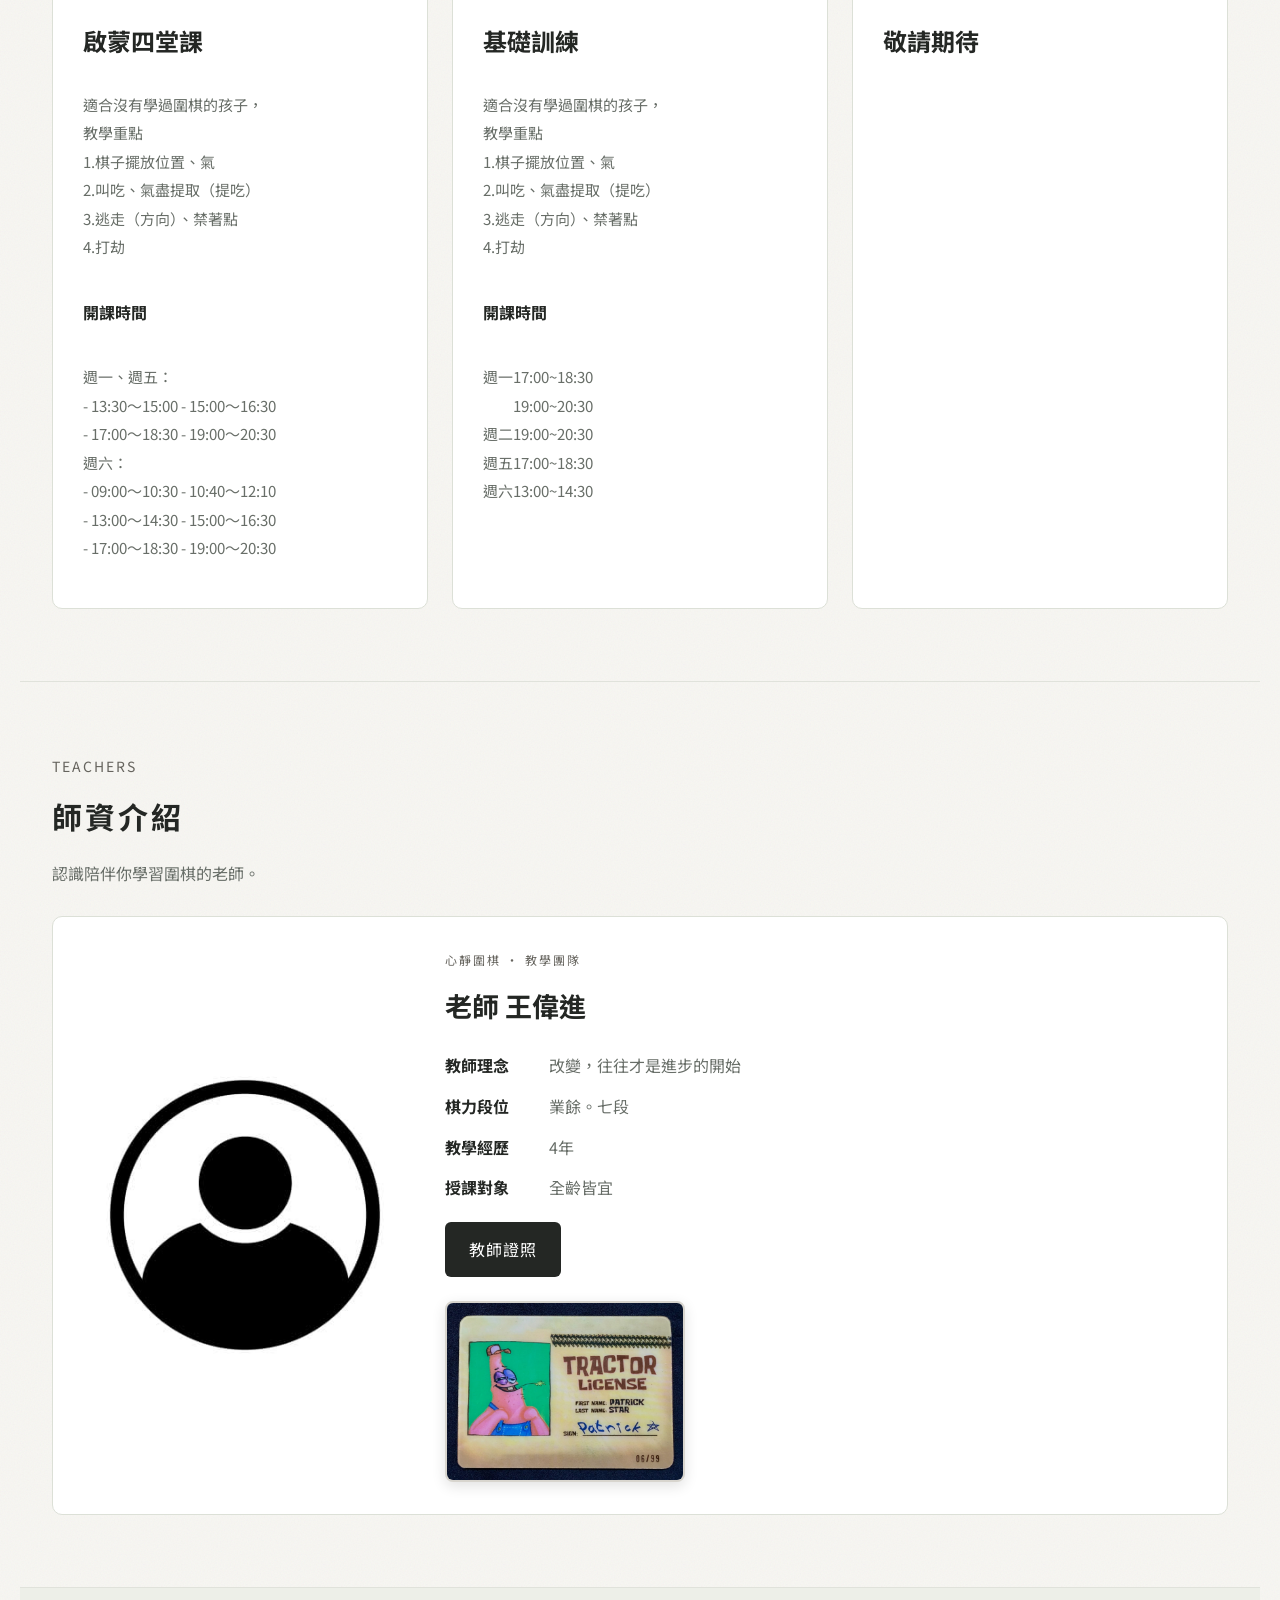
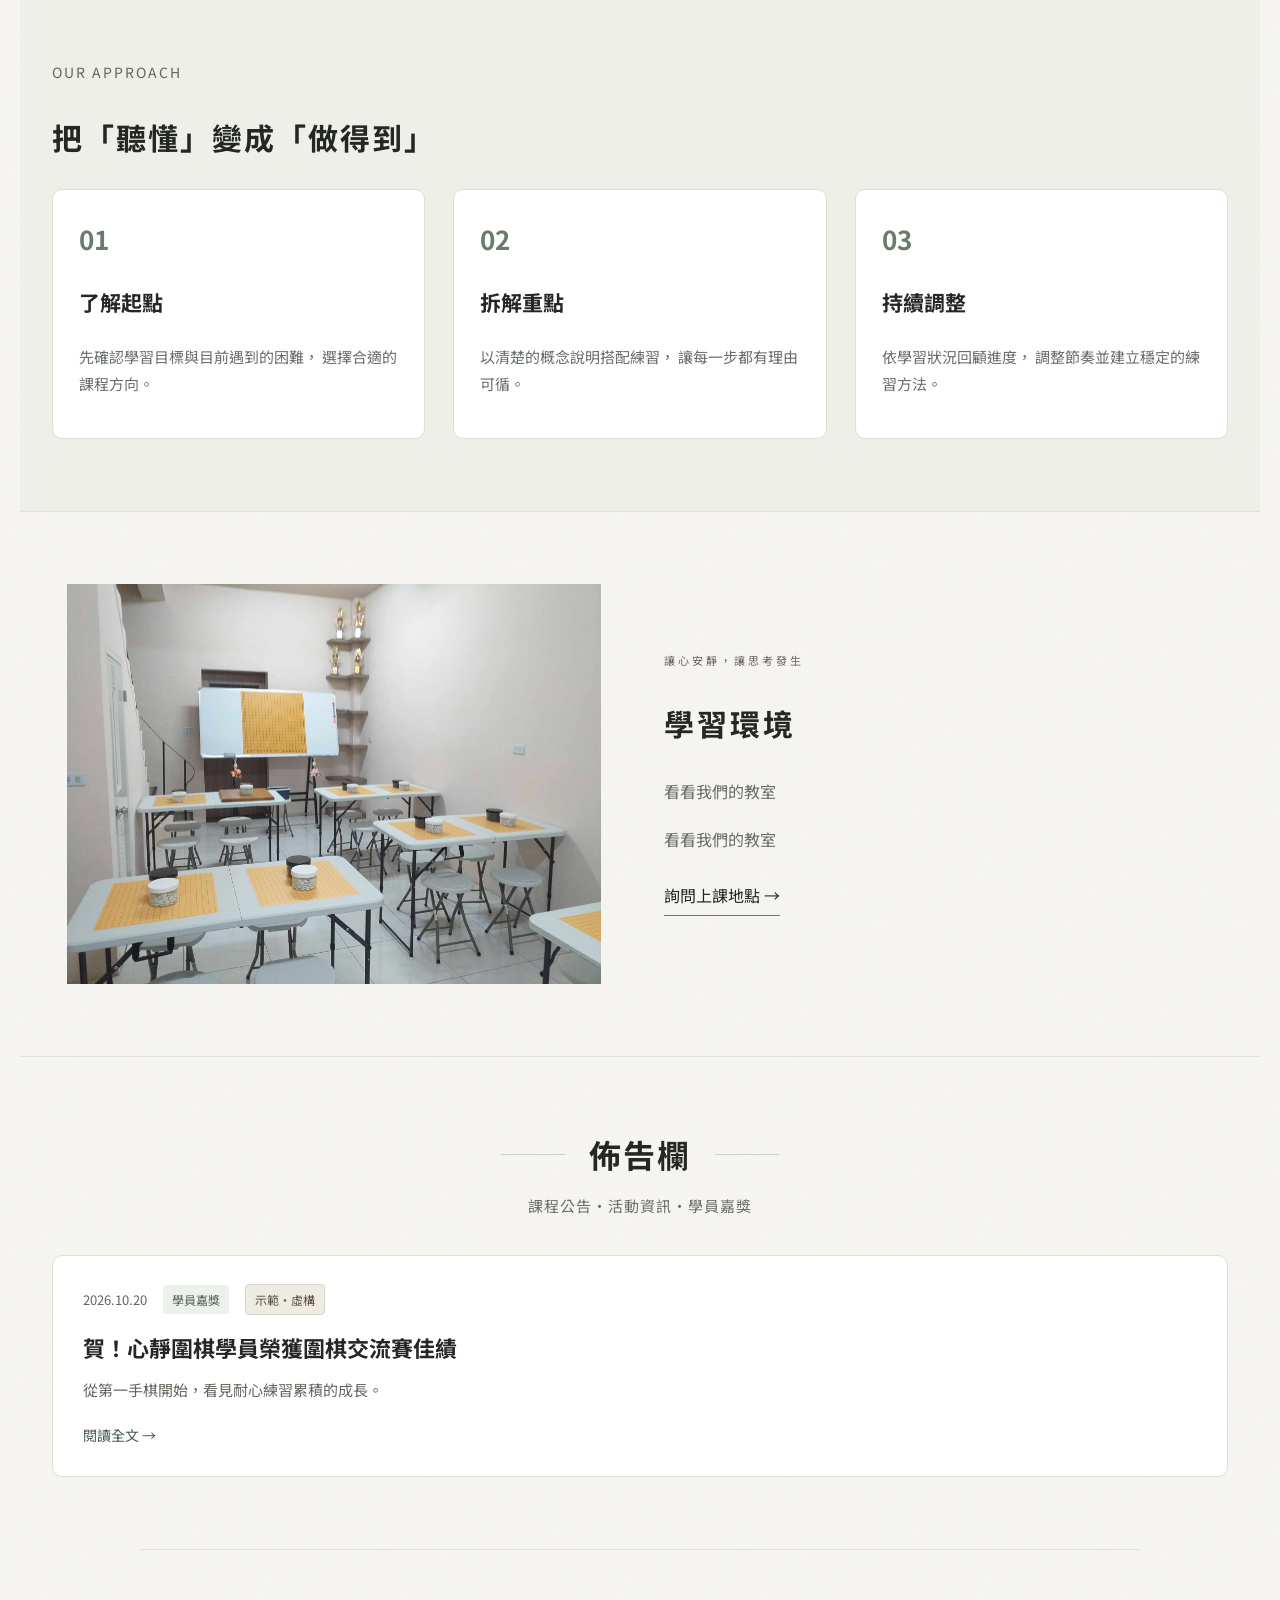
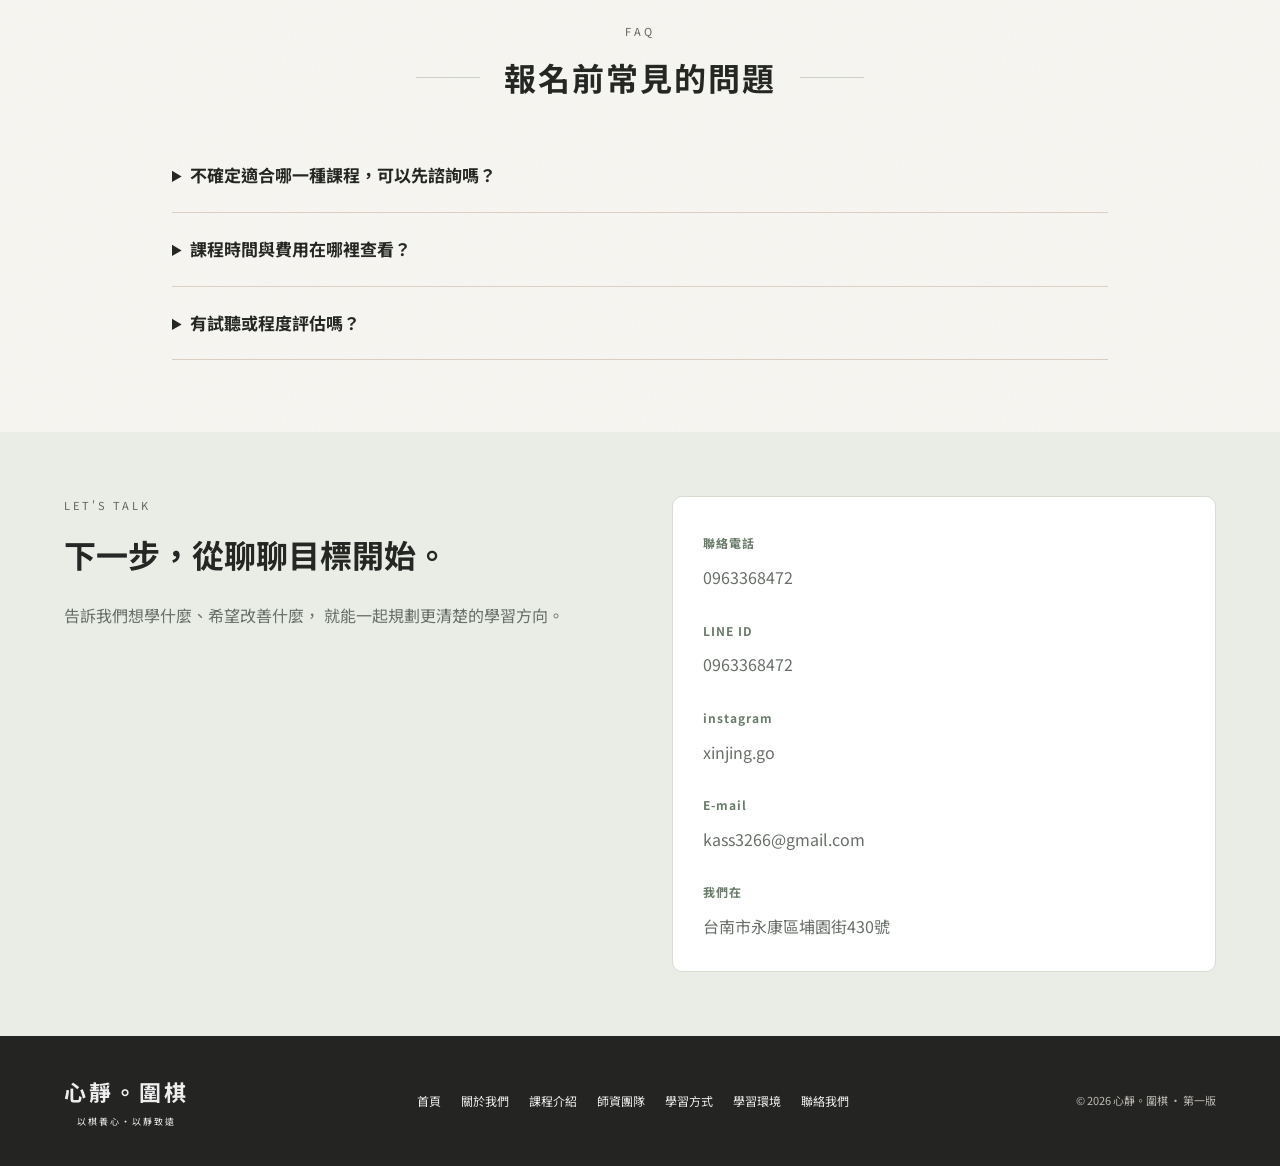
==== commit 64eb409a: "Update index.html" ====
--- a/index.html
+++ b/index.html
@@ -1167,8 +1167,8 @@
 <section id="environment" class="section details split"><img src="textures/classroom.jpg" alt="參考圖中的暖木色圍棋教室示意" loading="lazy">
 <div><span class="eyebrow">讓心安靜，讓思考發生</span>
 <h2>學習環境</h2>
-<p>木質的溫潤、棋盤的秩序，與黑白棋子清脆的落子聲，構成這份網站的空間想像。</p>
-<p>目前圖片為風格示意。正式教室照片、地址與交通方式待補充。</p><a class="text-link" href="#contact">詢問上課地點 →</a>
+<p>看看我們的教室</p>
+<p>看看我們的教室</p><a class="text-link" href="#contact">詢問上課地點 →</a>
 </div>
 </section>
 <!-- 教室環境 結束 -->
@@ -1231,12 +1231,12 @@
 <details>
             <summary>課程時間與費用在哪裡查看？</summary>
             <p>
-              看心情我愛收多少，收多少
+              待公告
             </p>
           </details>
 <details>
             <summary>有試聽或程度評估嗎？</summary>
-            <p>沒有你當我賣肉乾啊? 還想試吃?</p>
+            <p>有的歡迎來電詢問</p>
           </details>
 </section>
 <!-- 常見問題 結束 -->
@@ -1357,4 +1357,4 @@
 </script>
 
 </body>
-</html>+</html>
--- a/assets/notice-board.css
+++ b/assets/notice-board.css
@@ -0,0 +1,22 @@
+.board-post{border:1px solid #d8d5ce;border-radius:8px;background:#faf8f3;padding:0;overflow:hidden}
+.board-post>summary{display:block;list-style:none;padding:26px 30px;cursor:pointer}
+.board-post>summary::-webkit-details-marker{display:none}
+.board-post>summary:hover{background:#efede7}
+.board-post>summary:focus-visible{outline:3px solid #747474;outline-offset:-4px}
+.board-meta{display:flex;flex-wrap:wrap;align-items:center;gap:10px 16px;font-size:13px;color:#67645e;margin-bottom:14px}
+.board-tag,.board-demo{border:1px solid #d8d5ce;padding:4px 9px;border-radius:4px;font-size:12px}
+.board-demo{background:#eeebe3;color:#5b5140}
+.board-title{display:block;font-size:clamp(19px,2vw,25px);font-weight:700;line-height:1.65}
+.board-preview{display:block;font-size:15px;color:#67645e;margin-top:10px;line-height:1.8}
+.board-toggle{display:block;font-size:14px;margin-top:20px;color:#4e4b45}
+.board-toggle:before{content:'閱讀全文 ＋'}
+.board-post[open] .board-toggle:before{content:'收合文章 −'}
+.board-body{padding:8px 30px 26px;border-top:1px solid #d8d5ce}
+.board-body h3{font-size:22px;line-height:1.65;margin:20px 0}
+.board-body p{font-size:16px;max-width:none;line-height:2;color:#57534d}
+.board-body .board-disclaimer{font-size:13px;padding:14px 16px;background:#eeebe3;border-radius:4px;color:#5b5140}
+@media(max-width:580px){.board-post>summary{padding:22px 18px}.board-body{padding:4px 18px 20px}.board-body h3{font-size:20px}}
+
+.board-link{display:block;padding:26px 30px}.board-link:hover{background:#efede7}.board-link:focus-visible{outline:3px solid #747474;outline-offset:-4px}.board-read{display:block;font-size:14px;margin-top:20px;color:#4e4b45}
+.announcement-wrap{max-width:880px;margin:0 auto;padding:32px 24px 70px}.announcement-breadcrumb{display:flex;flex-wrap:wrap;gap:8px;font-size:13px;letter-spacing:0;color:#67645e;margin-bottom:28px}.announcement-breadcrumb a{text-decoration:underline;text-underline-offset:4px}.announcement-article{background:#faf8f3;border:1px solid #d8d5ce;border-radius:8px;padding:38px;margin-bottom:24px}.announcement-article h1{font-size:clamp(26px,4vw,38px);line-height:1.6;margin:20px 0 28px;overflow-wrap:anywhere}.announcement-article p{font-size:17px;color:#57534d;line-height:2;margin:20px 0}.announcement-article .board-disclaimer{font-size:13px;padding:16px;background:#eeebe3;border-radius:4px}.announcement-page header>.pill{display:inline-flex}.announcement-page header{position:relative}.announcement-page footer{margin-top:0}
+@media(max-width:580px){.board-link{padding:22px 18px}.announcement-wrap{padding:24px 18px 45px}.announcement-article{padding:24px 20px}.announcement-article p{font-size:16px}.announcement-page header>.pill{font-size:12px;padding:10px 14px}}
--- a/assets/ui-refined.css
+++ b/assets/ui-refined.css
@@ -0,0 +1,18 @@
+/* UI refinement: layout, typography and responsive navigation */
+:root{--paper:#f7f6f2;--ink:#242724;--muted:#686e68;--wood:#697b70}
+body{line-height:1.8;background-color:var(--paper)}
+header{padding:0 max(4%,calc((100vw - 1360px)/2));gap:24px;background:#f7f6f2f5;border-bottom:1px solid #dedfd9}
+.brand strong{font-size:27px;letter-spacing:3px}.brand small{font-size:10px;letter-spacing:2px}header nav{gap:20px;font-size:14px;letter-spacing:0;flex-wrap:wrap}header>.pill{padding:10px 20px;white-space:nowrap}
+.section{max-width:1240px;padding:72px 32px}.details{padding:72px 32px;border-color:#e0e2db}.heading{margin-bottom:36px}.heading h2{font-size:clamp(24px,2.5vw,32px);letter-spacing:2px;line-height:1.6;gap:24px}.heading h2:before,.heading h2:after{width:64px;background:#cbd0c8}.heading p{letter-spacing:1px;max-width:680px;margin:12px auto 0}.eyebrow{display:block;font-size:11px;letter-spacing:3px;margin-bottom:10px}
+.hero{min-height:520px}.hero-content{margin:64px max(5%,calc((100vw - 1176px)/2));max-width:650px}.hero h1{font-size:clamp(38px,4.5vw,64px);letter-spacing:3px;line-height:1.45}.hero-content p{font-size:19px;line-height:1.9;letter-spacing:1px}.hero:after{background:linear-gradient(90deg,#f7f6f2 15%,#f7f6f2eb 35%,#f7f6f200 73%)}
+.pill{border-radius:6px;font-size:15px;letter-spacing:1px;padding:13px 24px}.pill:hover{background:#40594c}
+.features{gap:24px}.frame{padding:0;overflow:hidden;border:1px solid #dce0d7;background:#fff;box-shadow:none;border-radius:10px}.frame:before,.frame:after{display:none}.frame-inner{display:flex;flex-direction:column-reverse;padding:0;gap:0;min-height:0;background:#fff}.frame img{height:210px;min-height:0;object-fit:contain;background:#eeeee8}.feature-copy{padding:24px}.feature-copy h3{font-size:22px;margin:0 0 16px}.feature-copy p{font-size:15px;line-height:1.9}
+.course-grid{gap:24px}.course-card{padding:30px;background:#fff;border-color:#dce0d7;border-radius:10px;display:flex;flex-direction:column}.course-card h3{font-size:24px}.course-card p{font-size:15px}.tags{margin-top:auto;padding-top:20px}.tags span{background:#edf1eb;color:#506254;font-size:12px}.teacher-wrap{max-width:none}.teacher-card{padding:32px;gap:40px;border-color:#dce0d7;background:#fff;box-shadow:none;border-radius:10px}.teacher-photo{max-height:460px;object-fit:contain}.teacher-info h3{font-size:27px}.teacher-info dl{gap:12px 24px}.teacher-info dd{overflow-wrap:anywhere}.teacher-info .kicker{font-size:12px;letter-spacing:2px}.teacher-info p{font-size:15px}#teachers .teacher-card+.teacher-card{margin-top:28px}
+.steps{gap:28px}.step{padding:26px;background:#fff;border:1px solid #dce0d7;border-radius:10px}.step b{font-size:26px;color:#677c6b}.step h3{font-size:21px}.step p{font-size:15px}.approach{background:#edefe8}.split{gap:48px}.split img{border-radius:10px;max-height:400px}.split h2{font-size:30px}
+.board-link{padding:28px 30px}.board-post{background:#fff;border-color:#dce0d7;border-radius:10px}.board-title{font-size:22px}.board-read{color:#40594c}.board-tag{background:#edf1eb;color:#506254;border:0}
+#faq{max-width:1000px}#faq details{padding:22px 0}#faq summary{font-size:17px;font-weight:700;line-height:1.7}#faq details p{padding:6px 0 0;font-size:15px}
+.contact{background:#e9ede6;padding:64px max(5%,calc((100vw - 1176px)/2))}.contact-grid{gap:64px;align-items:start}.contact h2{font-size:32px}.contact-box{padding:30px;background:#fff;border-color:#d5ddd0;border-radius:10px}.contact-box b{font-size:12px;letter-spacing:1px;color:#697c69}.contact-box p{margin:6px 0 22px;font-size:16px}footer{padding:36px 5%;flex-wrap:wrap}footer nav{flex-wrap:wrap;gap:12px 20px;letter-spacing:0}.back-top{background:#fff;border-color:#d4dacf;color:#40594c}a:focus-visible,button:focus-visible,summary:focus-visible{outline:3px solid #718b72;outline-offset:5px}
+@media(max-width:1100px){header{height:auto;min-height:86px;flex-wrap:wrap;padding:16px 4%;gap:14px}header nav{width:100%;order:3;justify-content:center;gap:8px 24px}header>.pill{margin-left:auto}}
+@media(max-width:760px){header{position:relative}.section,.details{padding:48px 22px}.hero{min-height:560px;align-items:flex-start}.hero-content{margin:36px 6%;max-width:100%}.hero h1{font-size:38px}.hero-content p{font-size:16px}.hero-image{width:100%;height:55%;top:auto;bottom:0;object-fit:cover}.hero:after{background:linear-gradient(180deg,#f7f6f2 28%,#f7f6f2ec 43%,#f7f6f200 74%)}.features,.course-grid,.steps,.split,.contact-grid{grid-template-columns:1fr}.frame img{height:240px}.heading h2{gap:14px}.heading h2:before,.heading h2:after{width:24px}.teacher-card{padding:24px;gap:24px}.teacher-photo{max-height:380px}.teacher-info dl{grid-template-columns:5em minmax(0,1fr);gap:12px 16px}.contact{padding:48px 22px}.contact-grid{gap:28px}.contact h2{font-size:28px}.contact-box{padding:24px}.split{gap:24px}footer{justify-content:center;text-align:center}}
+@media(max-width:480px){.brand strong{font-size:22px}.brand small{font-size:9px}.brand{gap:9px}header>.pill{font-size:12px;padding:9px 12px}header nav{gap:4px 16px;font-size:12px}.hero h1{font-size:34px}.course-card{padding:24px}.board-link{padding:22px}.board-title{font-size:20px}}
+@media(prefers-reduced-motion:reduce){*,*:before,*:after{scroll-behavior:auto!important;transition:none!important}}
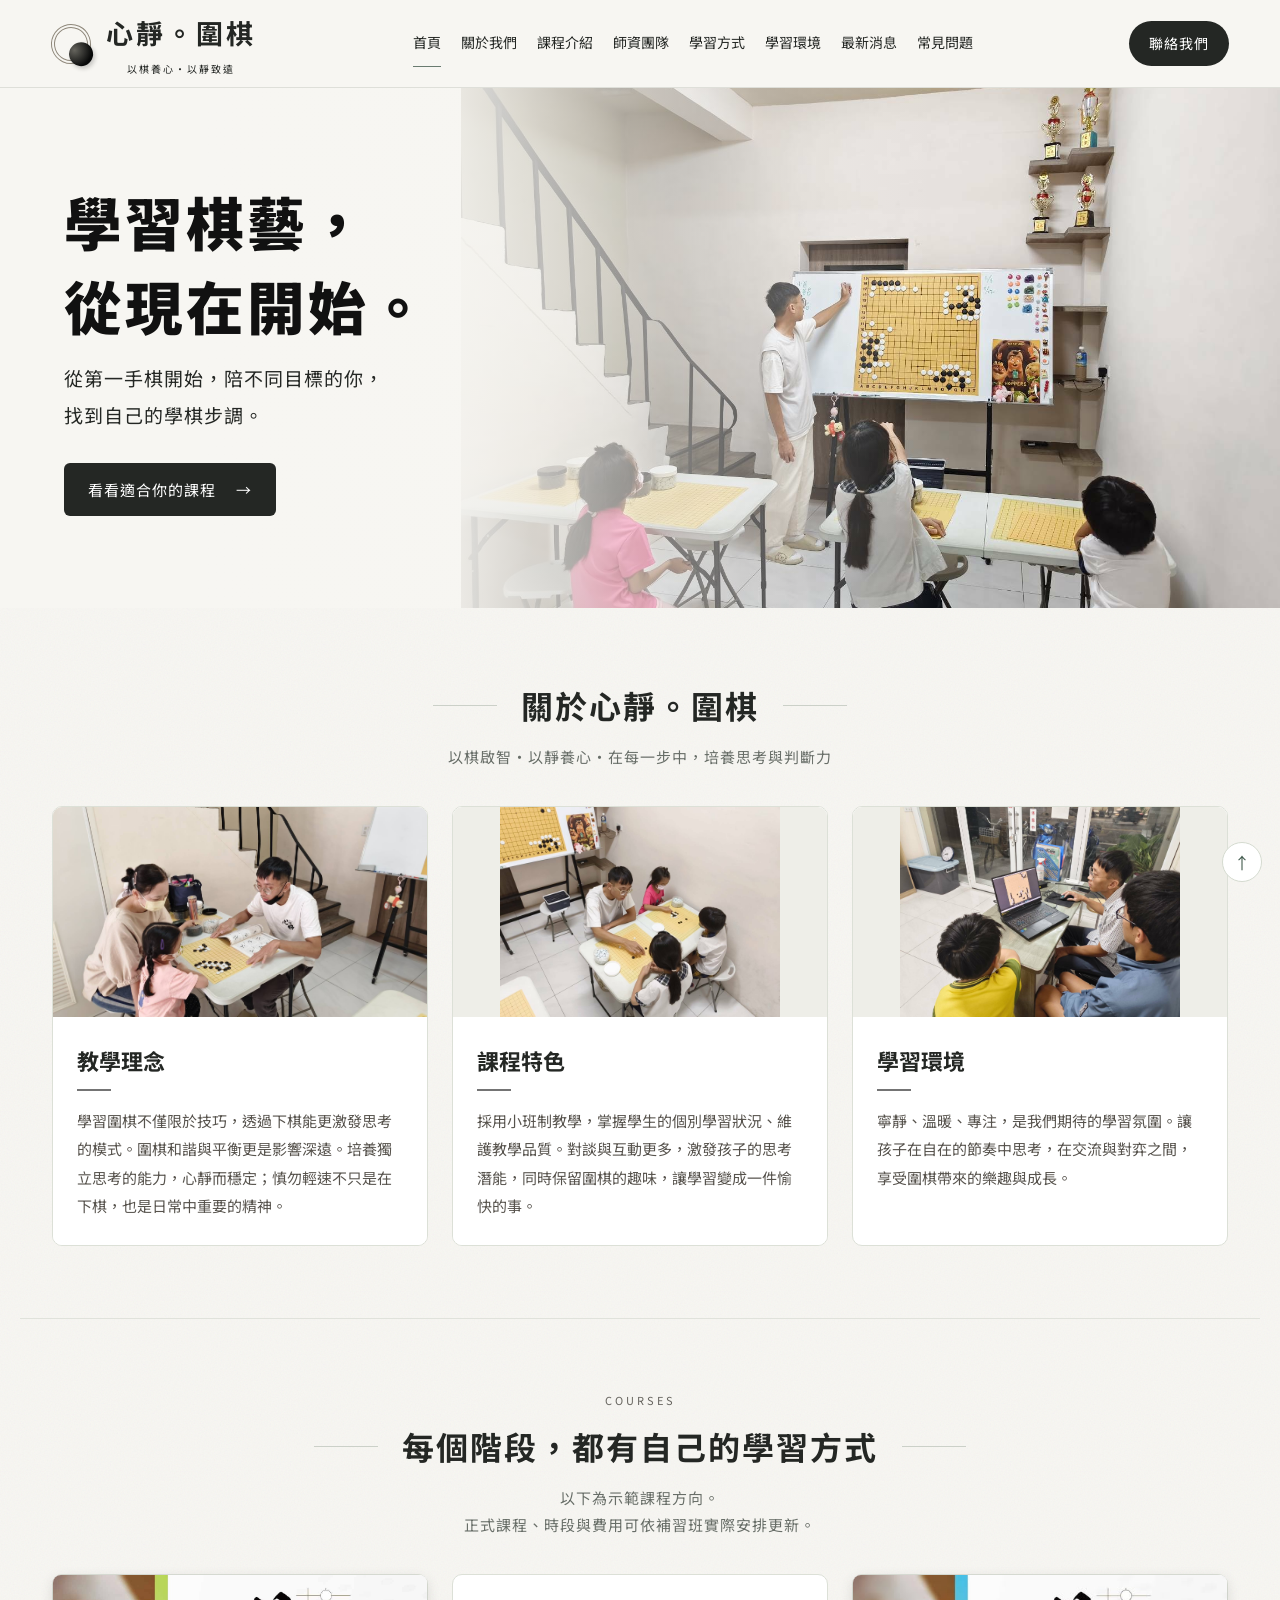
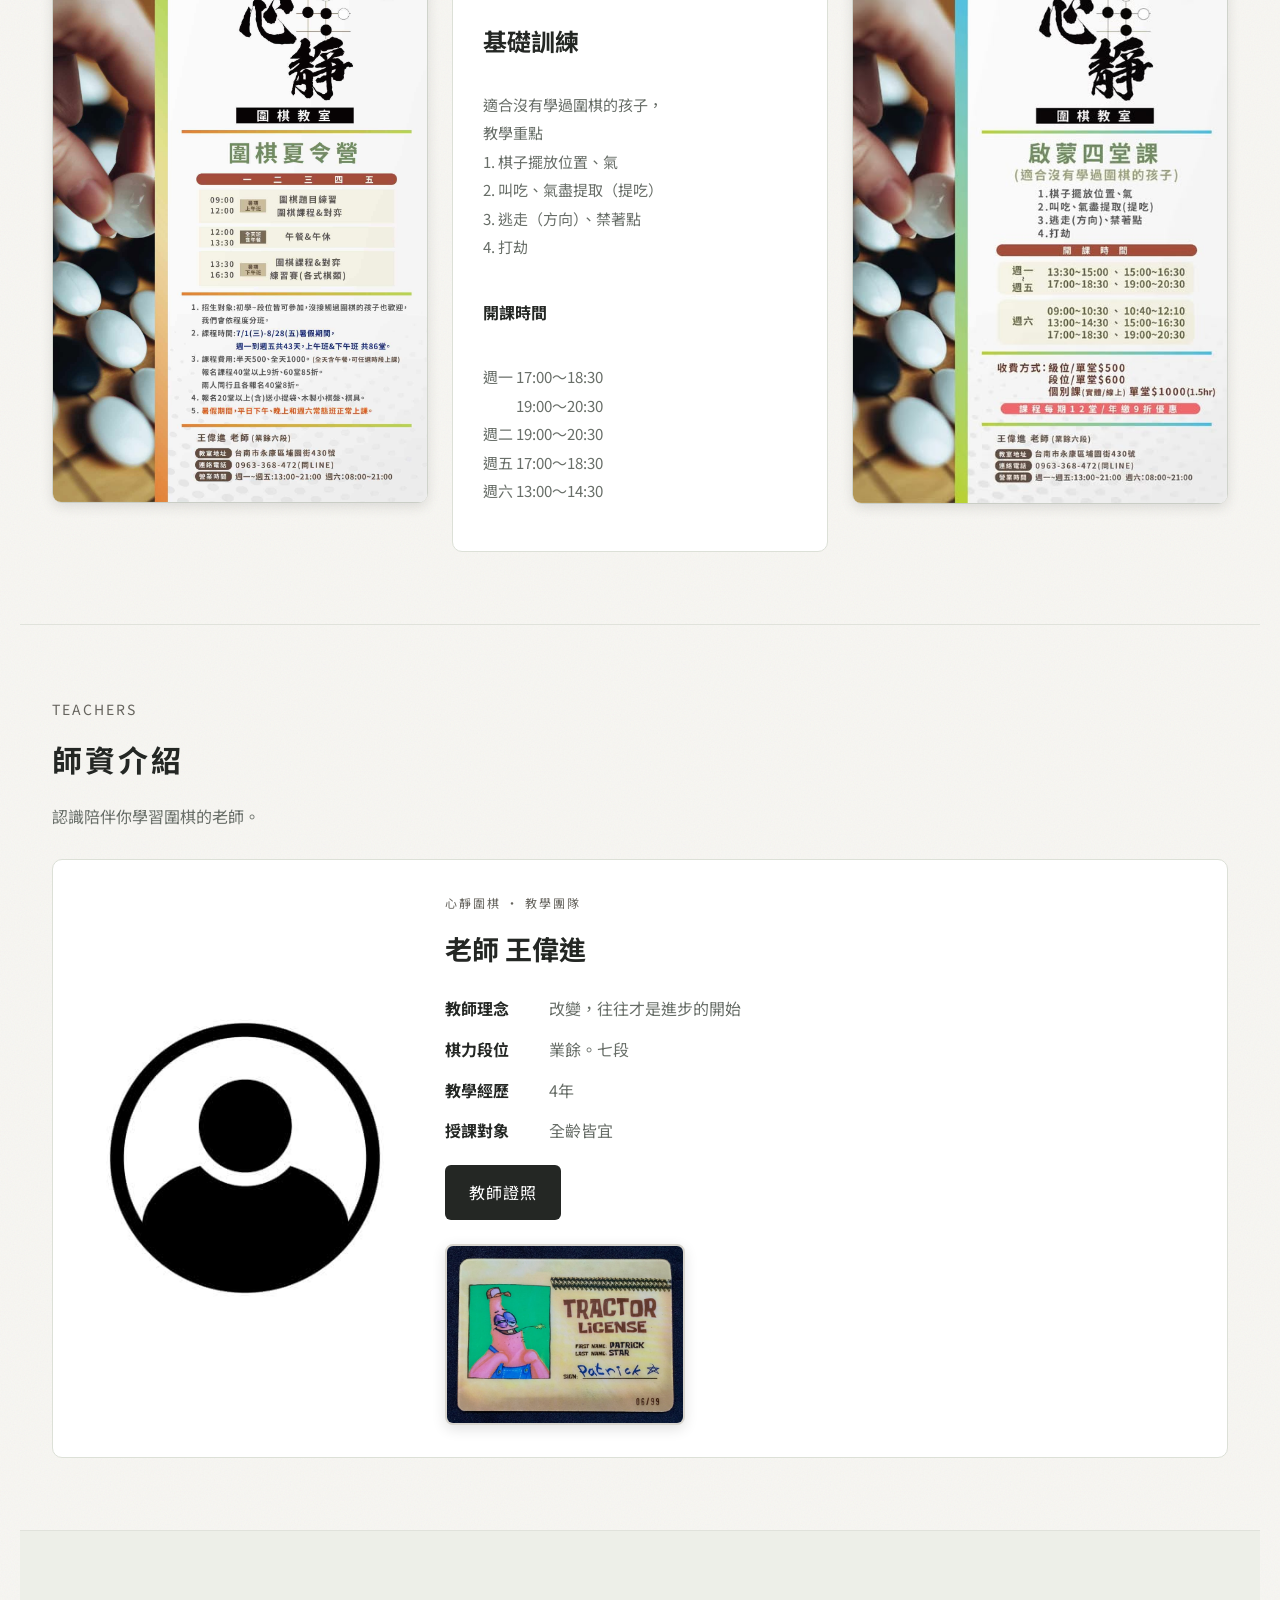
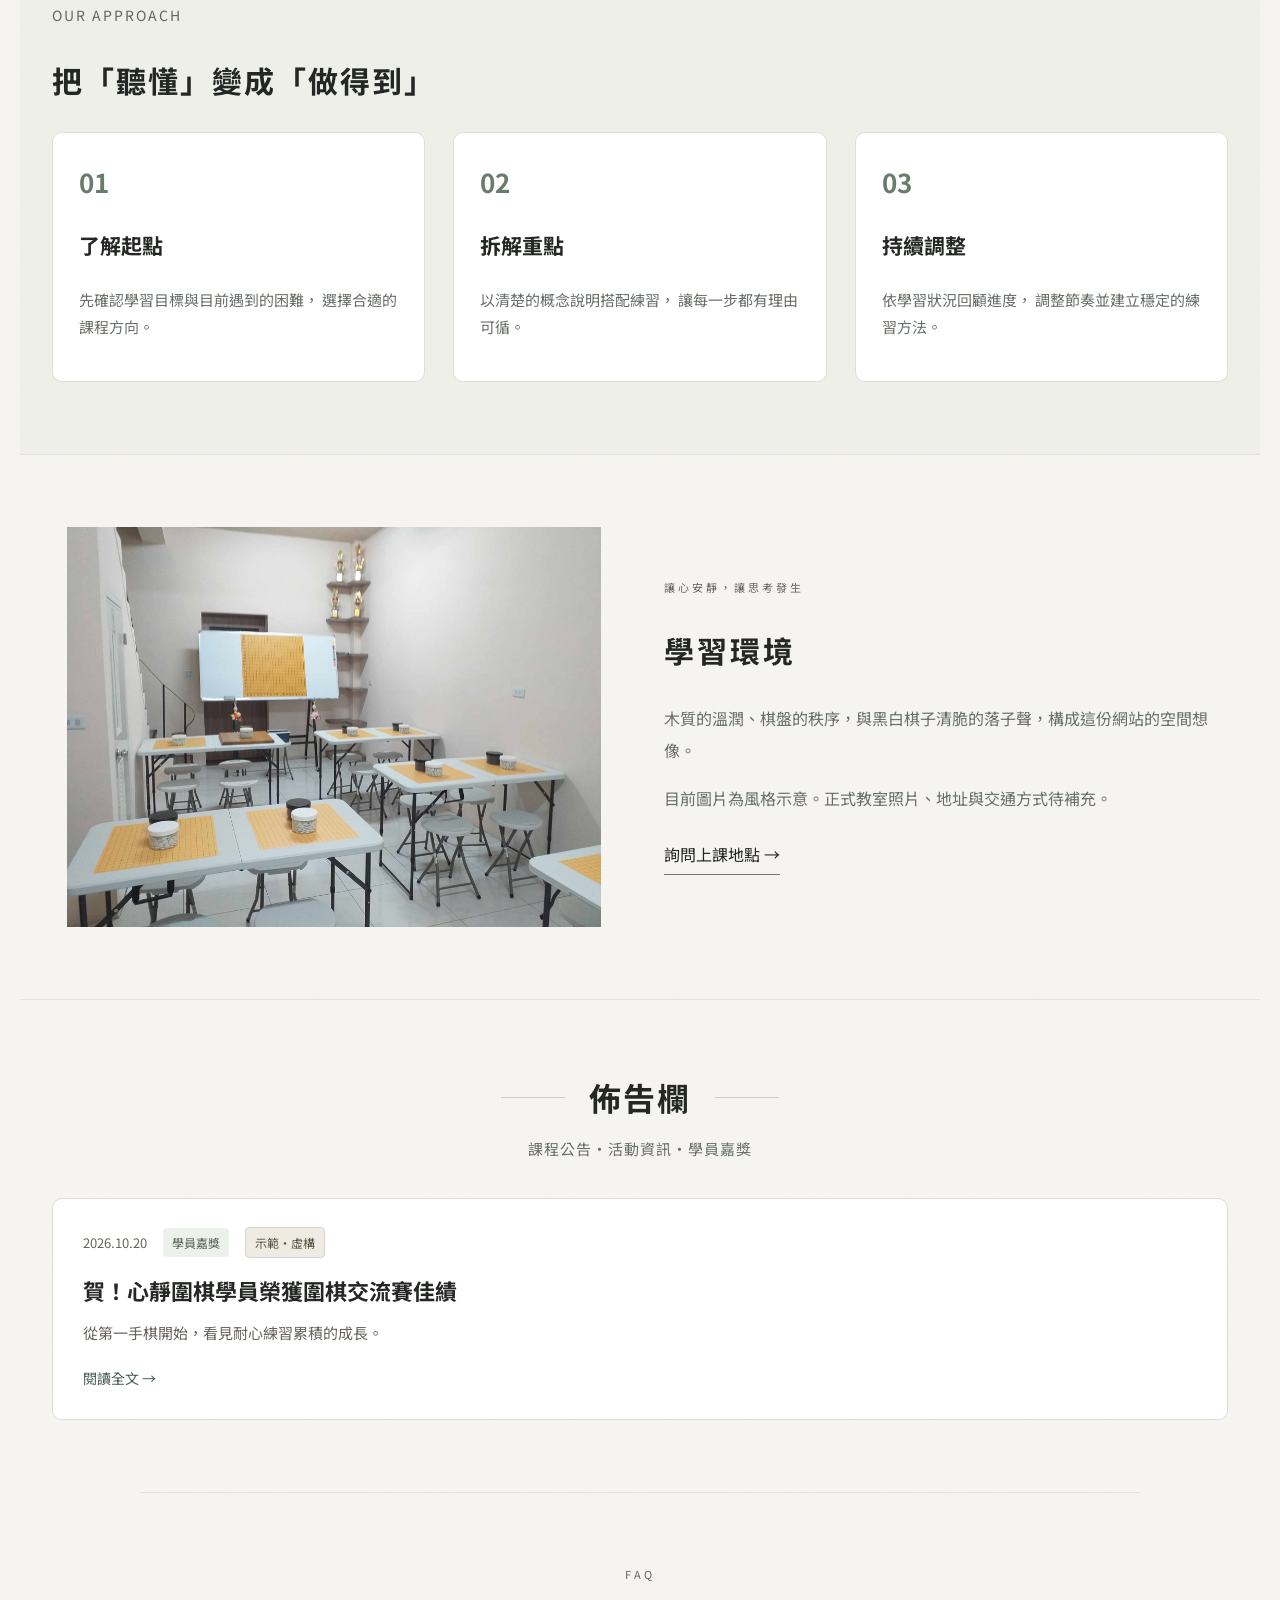
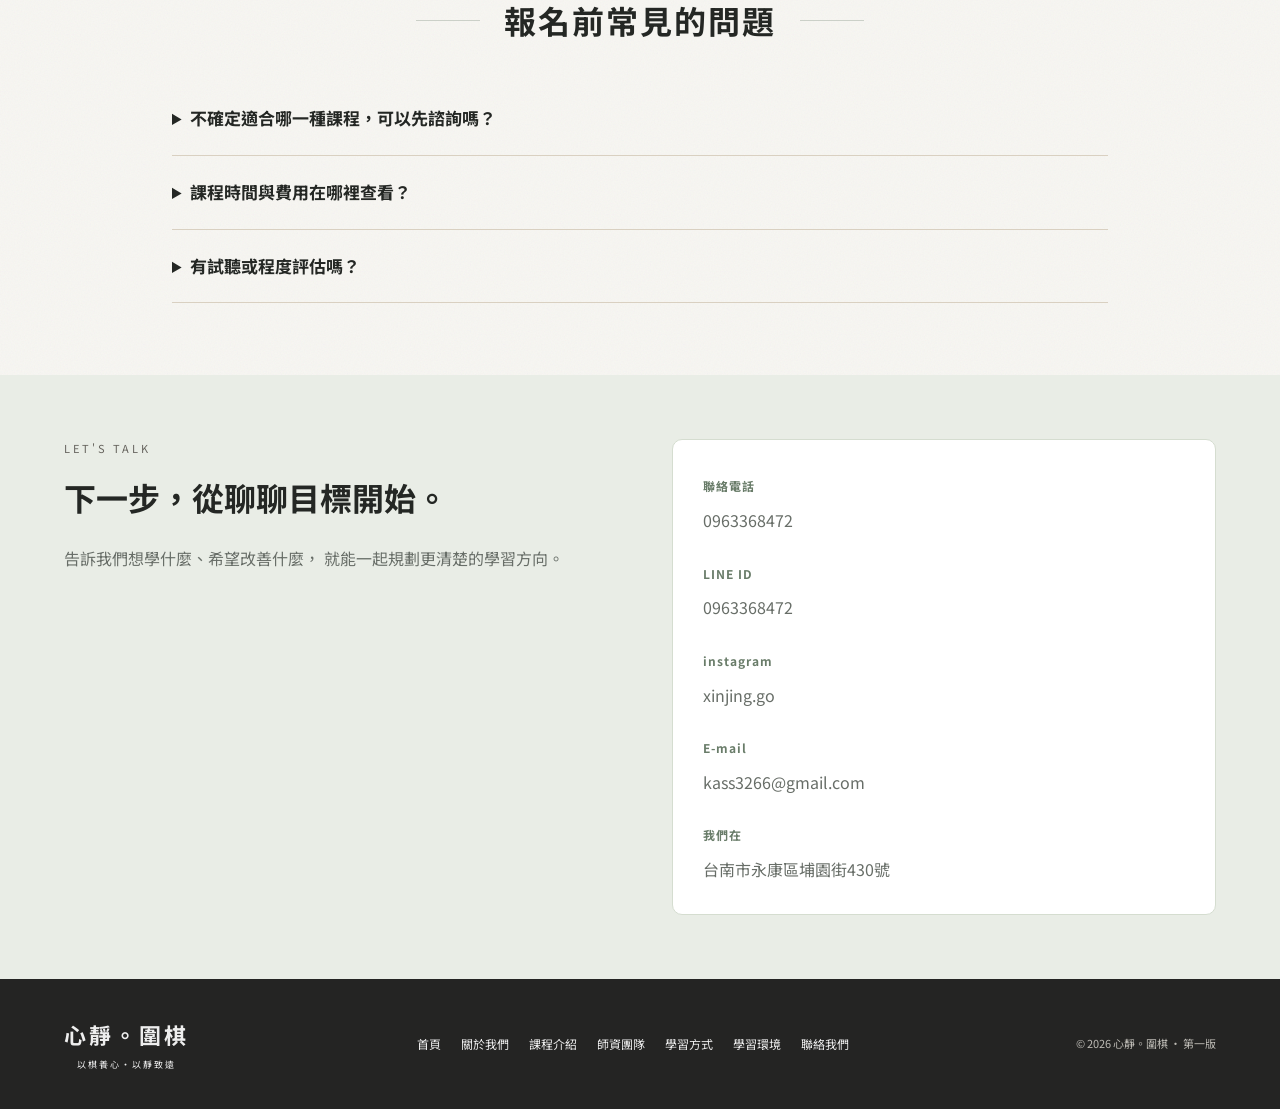
==== commit 03e7ec71: "Add files via upload" ====
--- a/index.html
+++ b/index.html
@@ -979,14 +979,14 @@
 <section id="about" class="section">
 <div class="heading">
 <h2>關於心靜。圍棋</h2>
-<p>以棋啟智・以靜養心・在黑白之間，看見更好的自己。</p>
+<p>以棋啟智・以靜養心・在每一步中，培養思考與判斷力</p>
 </div>
 <div class="features">
 <article class="frame">
 <div class="frame-inner">
 <div class="feature-copy">
 <h3>教學理念</h3>
-<p>圍棋不只是技巧，更是一種思考方式與生活態度。在黑白之間，練習專注、耐心與獨立思考，讓每一次落子，都成為認識自己與探索世界的起點。</p>
+<p>學習圍棋不僅限於技巧，透過下棋能更激發思考的模式。圍棋和諧與平衡更是影響深遠。培養獨立思考的能力，心靜而穩定；慎勿輕速不只是在下棋，也是日常中重要的精神。</p>
 </div><img src="textures/160711.jpg" alt="木製棋罐與黑白棋子" loading="lazy">
 </div>
 </article>
@@ -995,7 +995,7 @@
 <div class="feature-copy">
 <h3>課程特色</h3>
 <p>
-採用小班制教學，依程度分班，才會有品質，才能帶出成效，透過互動式教學，成效有趣兼具，藉由引導讓孩子找到方向</p>
+採用小班制教學，掌握學生的個別學習狀況、維護教學品質。對談與互動更多，激發孩子的思考潛能，同時保留圍棋的趣味，讓學習變成一件愉快的事。</p>
 </div><img src="textures/160687.jpg" alt="手持白棋思考落子" loading="lazy">
 </div>
 </article>
@@ -1012,78 +1012,163 @@
 <!-- 關於我們 結束 -->
 <!-- 課程 開始 -->
 <section id="courses" class="section details">
-<div class="heading"><span class="eyebrow">COURSES</span>
-<h2>每個階段，都有自己的學習方式</h2>
-<p>以下為示範課程方向。<br>正式課程、時段與費用可依補習班實際安排更新。</p>
-</div>
-<div class="course-grid">
-<article class="course-card">
-              <!-- <span class="number">兒童啟蒙課</span> -->
-              <h3>啟蒙四堂課</h3>
-              <p>
-                適合沒有學過圍棋的孩子，<br>
-                教學重點<br>
-                1.棋子擺放位置、氣<br>
-                2.叫吃、氣盡提取（提吃）<br>
-                3.逃走（方向）、禁著點<br>
-                4.打劫<br>
-                </p>
-                 <h4>開課時間</h4>
-                <p>
-               週一、週五：<br>
-              - 13:30～15:00
-              - 15:00～16:30<br>
-              - 17:00～18:30
-              - 19:00～20:30<br>
-                
-              週六：<br>
-              - 09:00～10:30
-              - 10:40～12:10<br>
-              - 13:00～14:30
-              - 15:00～16:30<br>
-              - 17:00～18:30
-              - 19:00～20:30<br>
-              </p>
-
-            </article>
-<article class="course-card">
-              <!-- <span class="number"> 常態班 </span> -->
-              <h3>基礎訓練</h3>
-                            <p>
-                適合沒有學過圍棋的孩子，<br>
-                教學重點<br>
-                1.棋子擺放位置、氣<br>
-                2.叫吃、氣盡提取（提吃）<br>
-                3.逃走（方向）、禁著點<br>
-                4.打劫<br>
-                </p>
-                 <h4>開課時間</h4>
-                <p>
-              
-                週一17:00~18:30<br>
-                　　19:00~20:30<br>
-                週二19:00~20:30<br>
-                週五17:00~18:30<br>
-                週六13:00~14:30<br>
-              </p>
-
-            </article>
-<article class="course-card">
-              <!-- <span class="number"> </span> -->
-              <h3> 敬請期待  </h3>
-              <p>
-                  <!-- 整理觀念、找出弱點，<br>
-                  透過循序練習建立解題能力與學習信心。<br>
-
-                  週一17:00~18:30<br>
-                  　　19:00~20:30<br>
-                  週二19:00~20:30<br>
-                  週五17:00~18:30<br>
-                  週六13:00~14:30<br> -->
-              </p>
-
-            </article>
-</div>
+  <style>
+    #courses .course-grid {
+      display: grid;
+      grid-template-columns: repeat(3, minmax(0, 1fr));
+      gap: 24px;
+      align-items: start;
+      overflow: visible;
+    }
+
+    #courses .course-card {
+      position: relative;
+      min-width: 0;
+      overflow: visible;
+    }
+
+    #courses .course-image-card {
+      padding: 0;
+    }
+
+    /* 放大時，圖片顯示在其他卡片上方 */
+    #courses .course-image-card:hover,
+    #courses .course-image-card:focus-within {
+      z-index: 30;
+    }
+
+    /* 沿用教師證的預覽容器 */
+    #courses .course-image-link {
+      display: block;
+      position: relative;
+      width: 100%;
+      margin: 0;
+      cursor: zoom-in;
+    }
+
+    #courses .course-image-link .teacher-zoom-image {
+      display: block;
+      position: relative;
+      width: 100%;
+      max-width: 100%;
+      height: auto;
+      min-height: 0;
+      max-height: none;
+      object-fit: contain;
+      border: 0;
+      border-radius: 8px;
+      background: #fff;
+      pointer-events: none;
+      transform-origin: center;
+      transition: transform 0.3s ease, box-shadow 0.3s ease;
+    }
+
+    #courses .course-image-link:hover .teacher-zoom-image,
+    #courses .course-image-link:focus-within .teacher-zoom-image {
+      transform:
+        translate(
+          var(--teacher-zoom-x, 0px),
+          var(--teacher-zoom-y, 0px)
+        )
+        scale(var(--teacher-zoom-scale, 1));
+
+      box-shadow: 0 12px 32px rgb(0 0 0 / 24%);
+    }
+
+    #courses .course-image-link:focus-visible {
+      outline: 3px solid #747474;
+      outline-offset: 4px;
+    }
+
+    @media (max-width: 900px) {
+      #courses .course-grid {
+        grid-template-columns: minmax(0, 1fr);
+      }
+    }
+
+    @media (prefers-reduced-motion: reduce) {
+      #courses .course-image-link .teacher-zoom-image {
+        transition: none;
+      }
+    }
+  </style>
+
+  <div class="heading">
+    <span class="eyebrow">COURSES</span>
+
+    <h2>每個階段，都有自己的學習方式</h2>
+
+    <p>
+      以下為示範課程方向。<br>
+      正式課程、時段與費用可依補習班實際安排更新。
+    </p>
+  </div>
+
+  <div class="course-grid">
+    <!-- 第一張課程圖片 -->
+    <article class="course-card course-image-card">
+      <a
+        class="teacher-image-area course-image-link"
+        data-teacher-zoom
+        href="./textures/754463223_122186936234912372_2215659303802772906_n.jpg"
+        target="_blank"
+        rel="noopener noreferrer"
+        aria-label="在新分頁開啟啟蒙四堂課圖片"
+      >
+        <img
+          class="teacher-zoom-image"
+          src="./textures/754463223_122186936234912372_2215659303802772906_n.jpg"
+          alt="啟蒙四堂課課程介紹與開課時間"
+          loading="lazy"
+          decoding="async"
+        >
+      </a>
+    </article>
+
+    <!-- 基礎訓練 -->
+    <article class="course-card">
+      <h3>基礎訓練</h3>
+
+      <p>
+        適合沒有學過圍棋的孩子，<br>
+        教學重點<br>
+        1. 棋子擺放位置、氣<br>
+        2. 叫吃、氣盡提取（提吃）<br>
+        3. 逃走（方向）、禁著點<br>
+        4. 打劫
+      </p>
+
+      <h4>開課時間</h4>
+
+      <p>
+        週一 17:00～18:30<br>
+        　　 19:00～20:30<br>
+        週二 19:00～20:30<br>
+        週五 17:00～18:30<br>
+        週六 13:00～14:30
+      </p>
+    </article>
+
+    <!-- 第三張課程圖片 -->
+    <article class="course-card course-image-card">
+      <a
+        class="teacher-image-area course-image-link"
+        data-teacher-zoom
+        href="./textures/887213492_122202481742912372_5701509633743930708_n.jpg"
+        target="_blank"
+        rel="noopener noreferrer"
+        aria-label="在新分頁開啟課程介紹圖片"
+      >
+        <img
+          class="teacher-zoom-image"
+          src="./textures/887213492_122202481742912372_5701509633743930708_n.jpg"
+          alt="課程介紹與開課時間"
+          loading="lazy"
+          decoding="async"
+        >
+      </a>
+    </article>
+  </div>
 </section>
 <!-- 課程 結束 -->
 <!-- 師資 開始 -->
@@ -1167,8 +1252,8 @@
 <section id="environment" class="section details split"><img src="textures/classroom.jpg" alt="參考圖中的暖木色圍棋教室示意" loading="lazy">
 <div><span class="eyebrow">讓心安靜，讓思考發生</span>
 <h2>學習環境</h2>
-<p>看看我們的教室</p>
-<p>看看我們的教室</p><a class="text-link" href="#contact">詢問上課地點 →</a>
+<p>木質的溫潤、棋盤的秩序，與黑白棋子清脆的落子聲，構成這份網站的空間想像。</p>
+<p>目前圖片為風格示意。正式教室照片、地址與交通方式待補充。</p><a class="text-link" href="#contact">詢問上課地點 →</a>
 </div>
 </section>
 <!-- 教室環境 結束 -->
@@ -1231,12 +1316,12 @@
 <details>
             <summary>課程時間與費用在哪裡查看？</summary>
             <p>
-              待公告
+              看心情我愛收多少，收多少
             </p>
           </details>
 <details>
             <summary>有試聽或程度評估嗎？</summary>
-            <p>有的歡迎來電詢問</p>
+            <p>沒有你當我賣肉乾啊? 還想試吃?</p>
           </details>
 </section>
 <!-- 常見問題 結束 -->
@@ -1357,4 +1442,4 @@
 </script>
 
 </body>
-</html>
+</html>
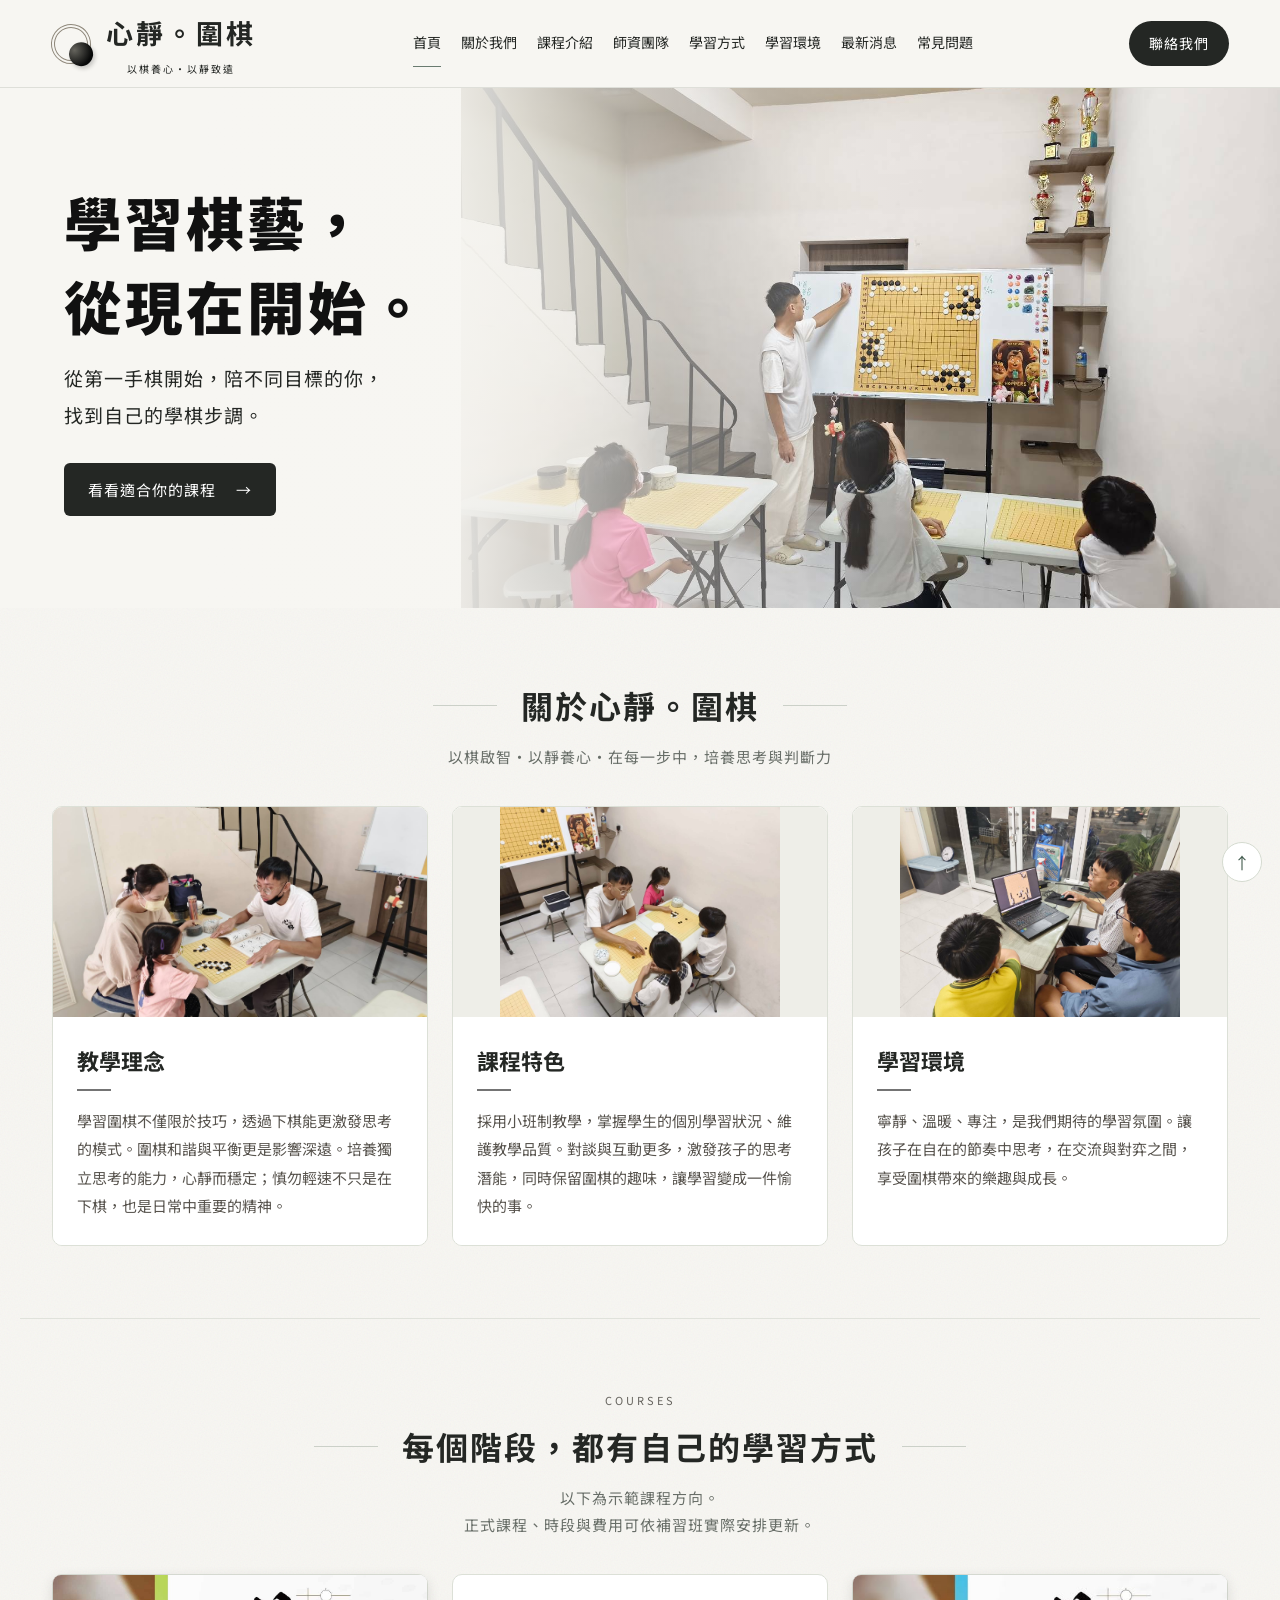
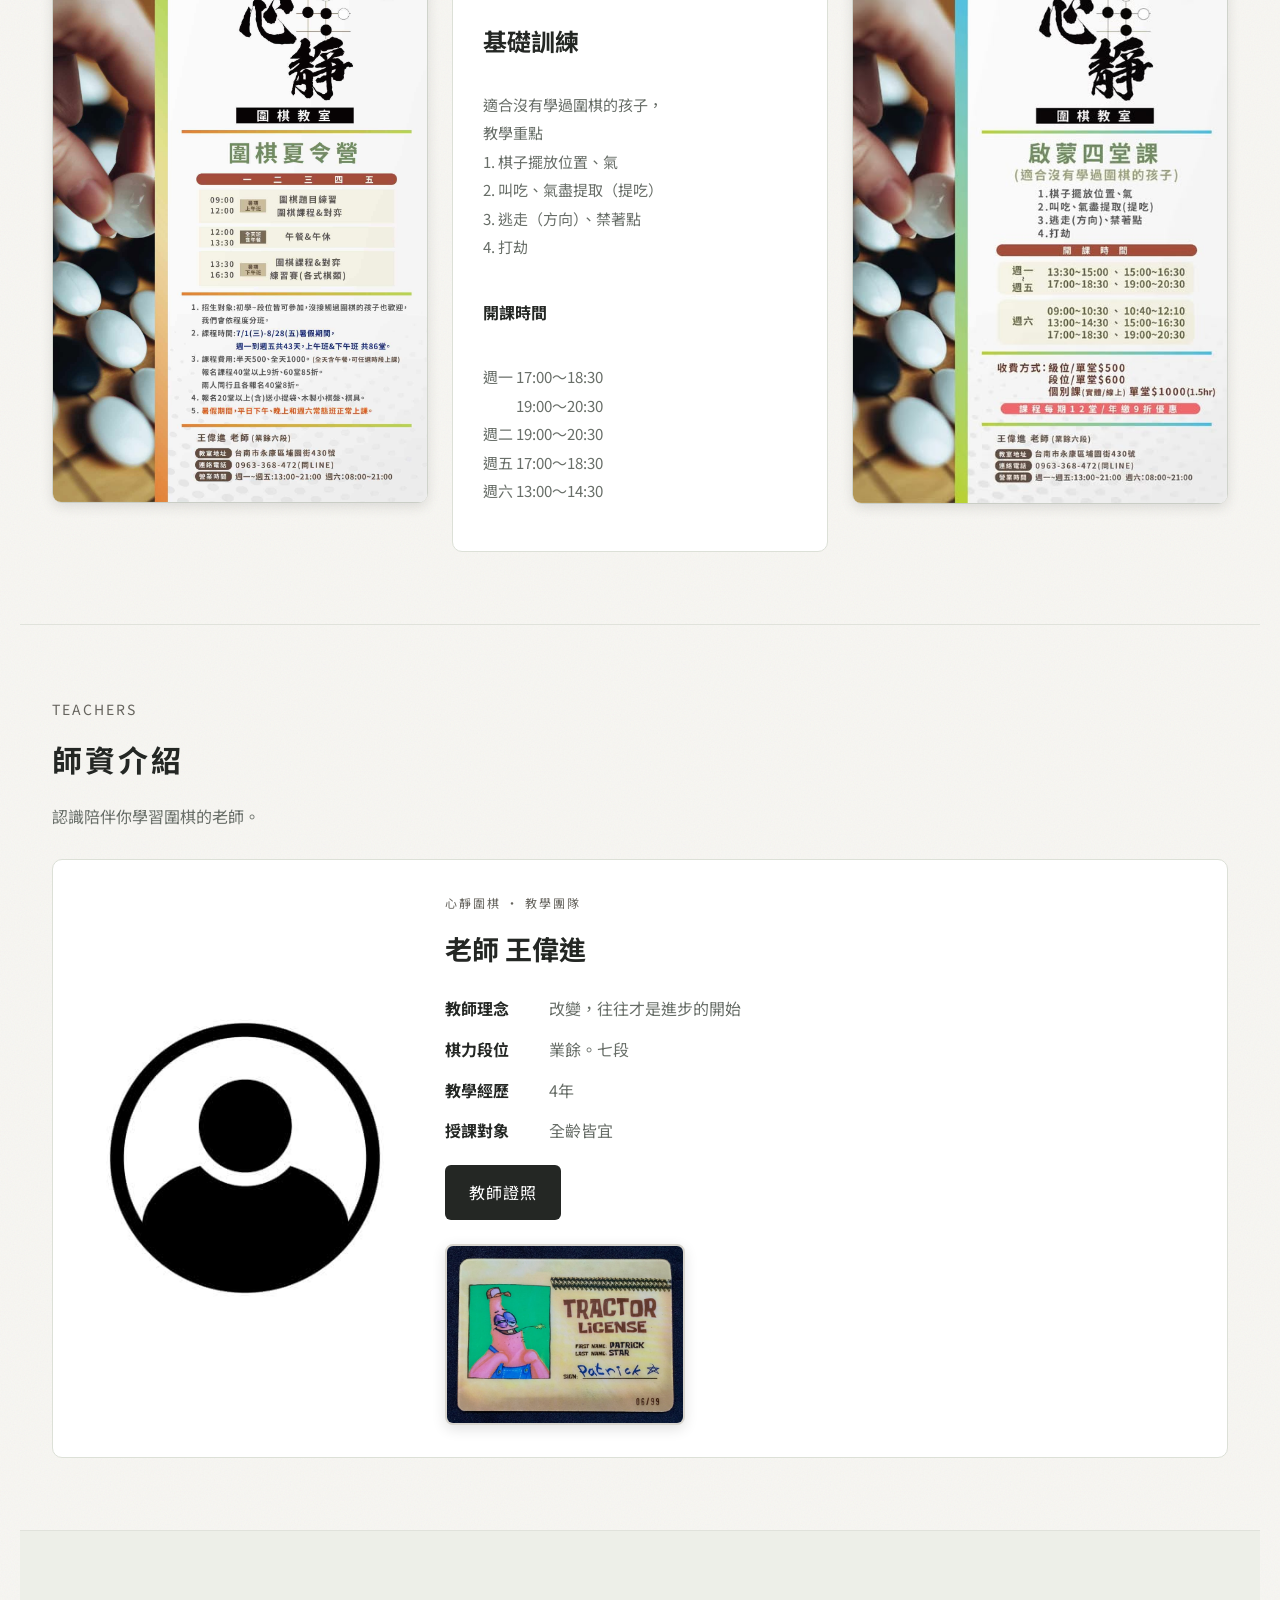
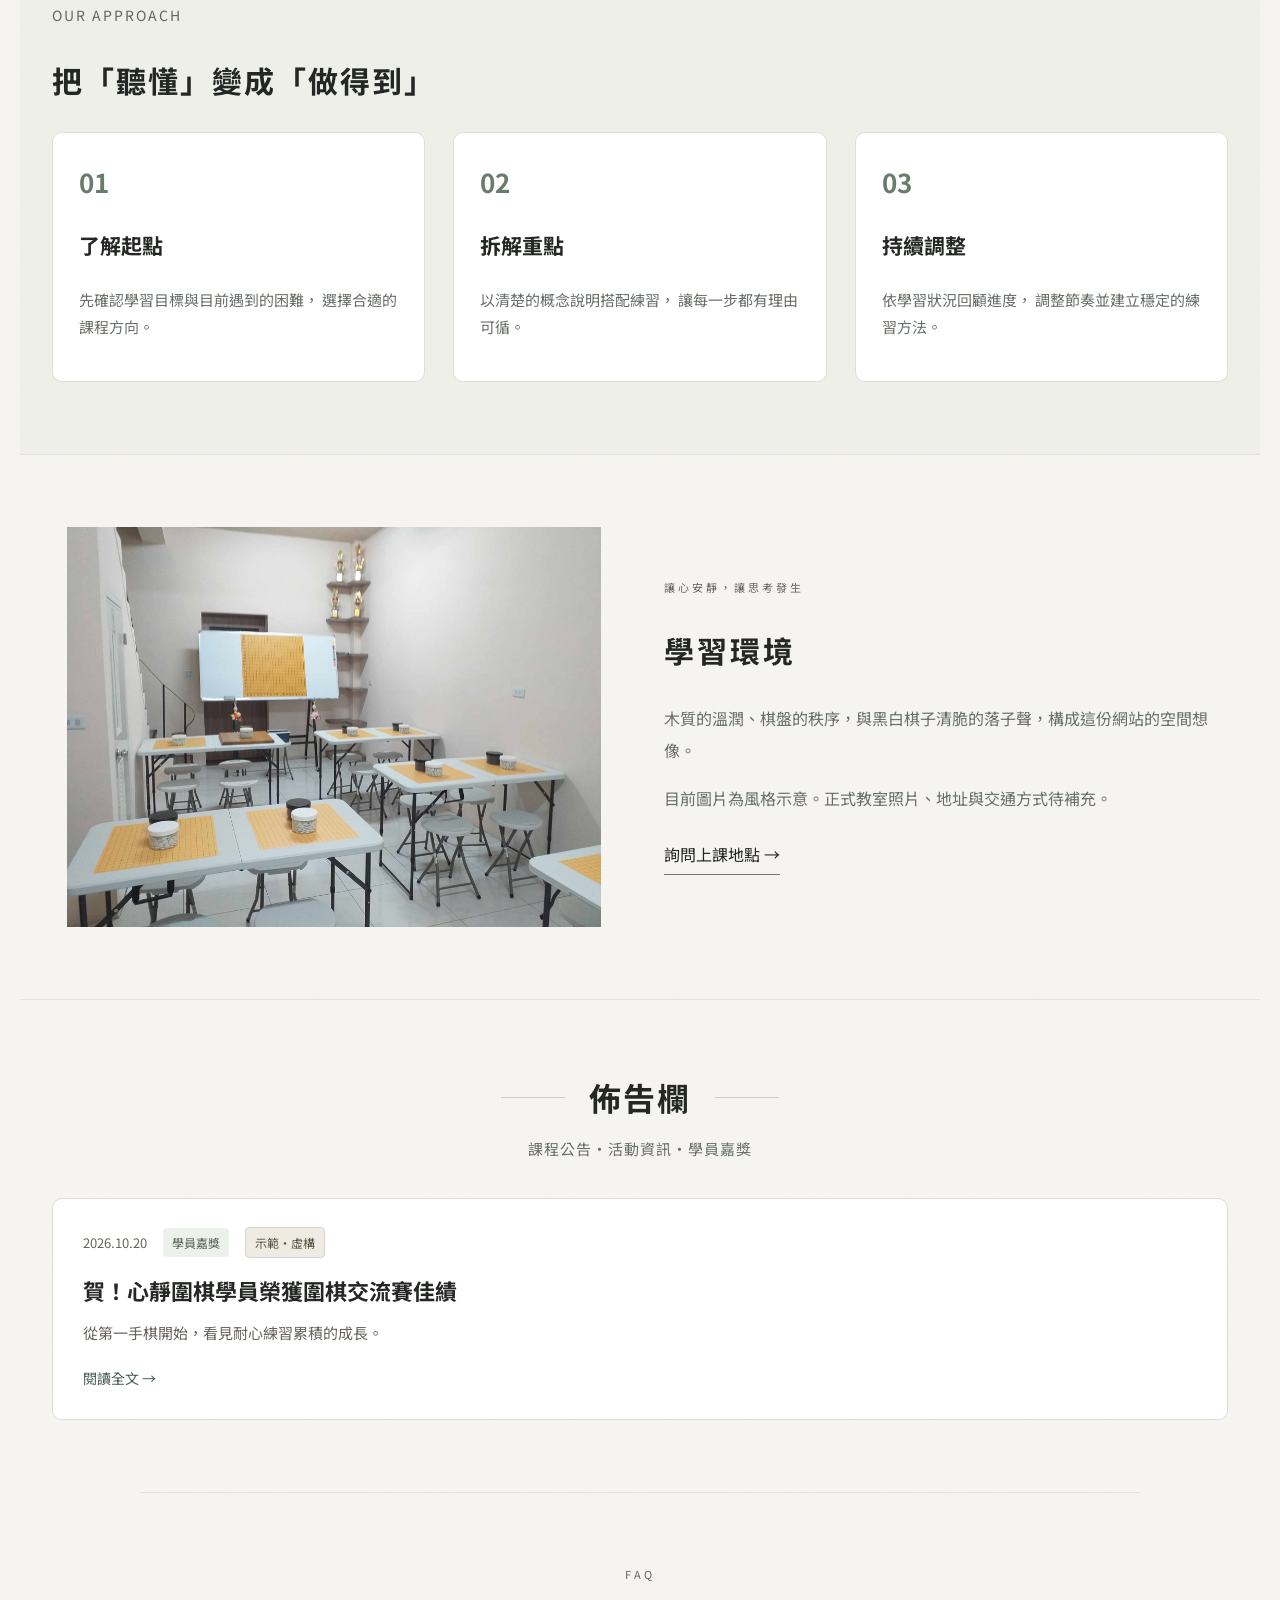
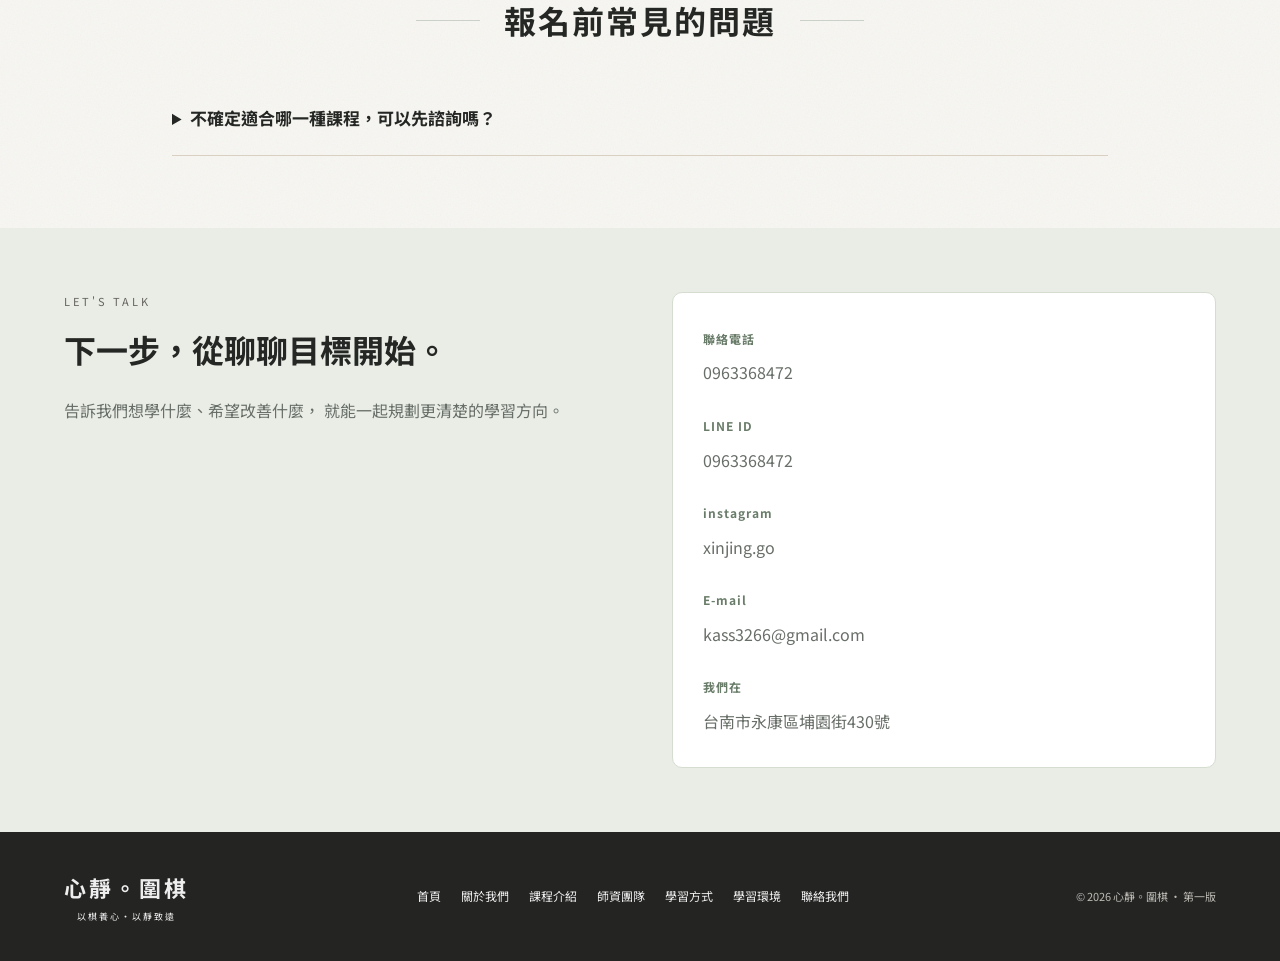
==== commit bb4b69ac: "Update index.html" ====
--- a/index.html
+++ b/index.html
@@ -1313,16 +1313,7 @@
               若孩子曾學過圍棋，我們會進一步了解程度，協助安排合適的班級，讓孩子在適合自己的步調中學習與成長。              
             </p>
           </details>
-<details>
-            <summary>課程時間與費用在哪裡查看？</summary>
-            <p>
-              看心情我愛收多少，收多少
-            </p>
-          </details>
-<details>
-            <summary>有試聽或程度評估嗎？</summary>
-            <p>沒有你當我賣肉乾啊? 還想試吃?</p>
-          </details>
+
 </section>
 <!-- 常見問題 結束 -->
 <!-- 聯絡資訊 開始 -->
@@ -1442,4 +1433,4 @@
 </script>
 
 </body>
-</html>+</html>
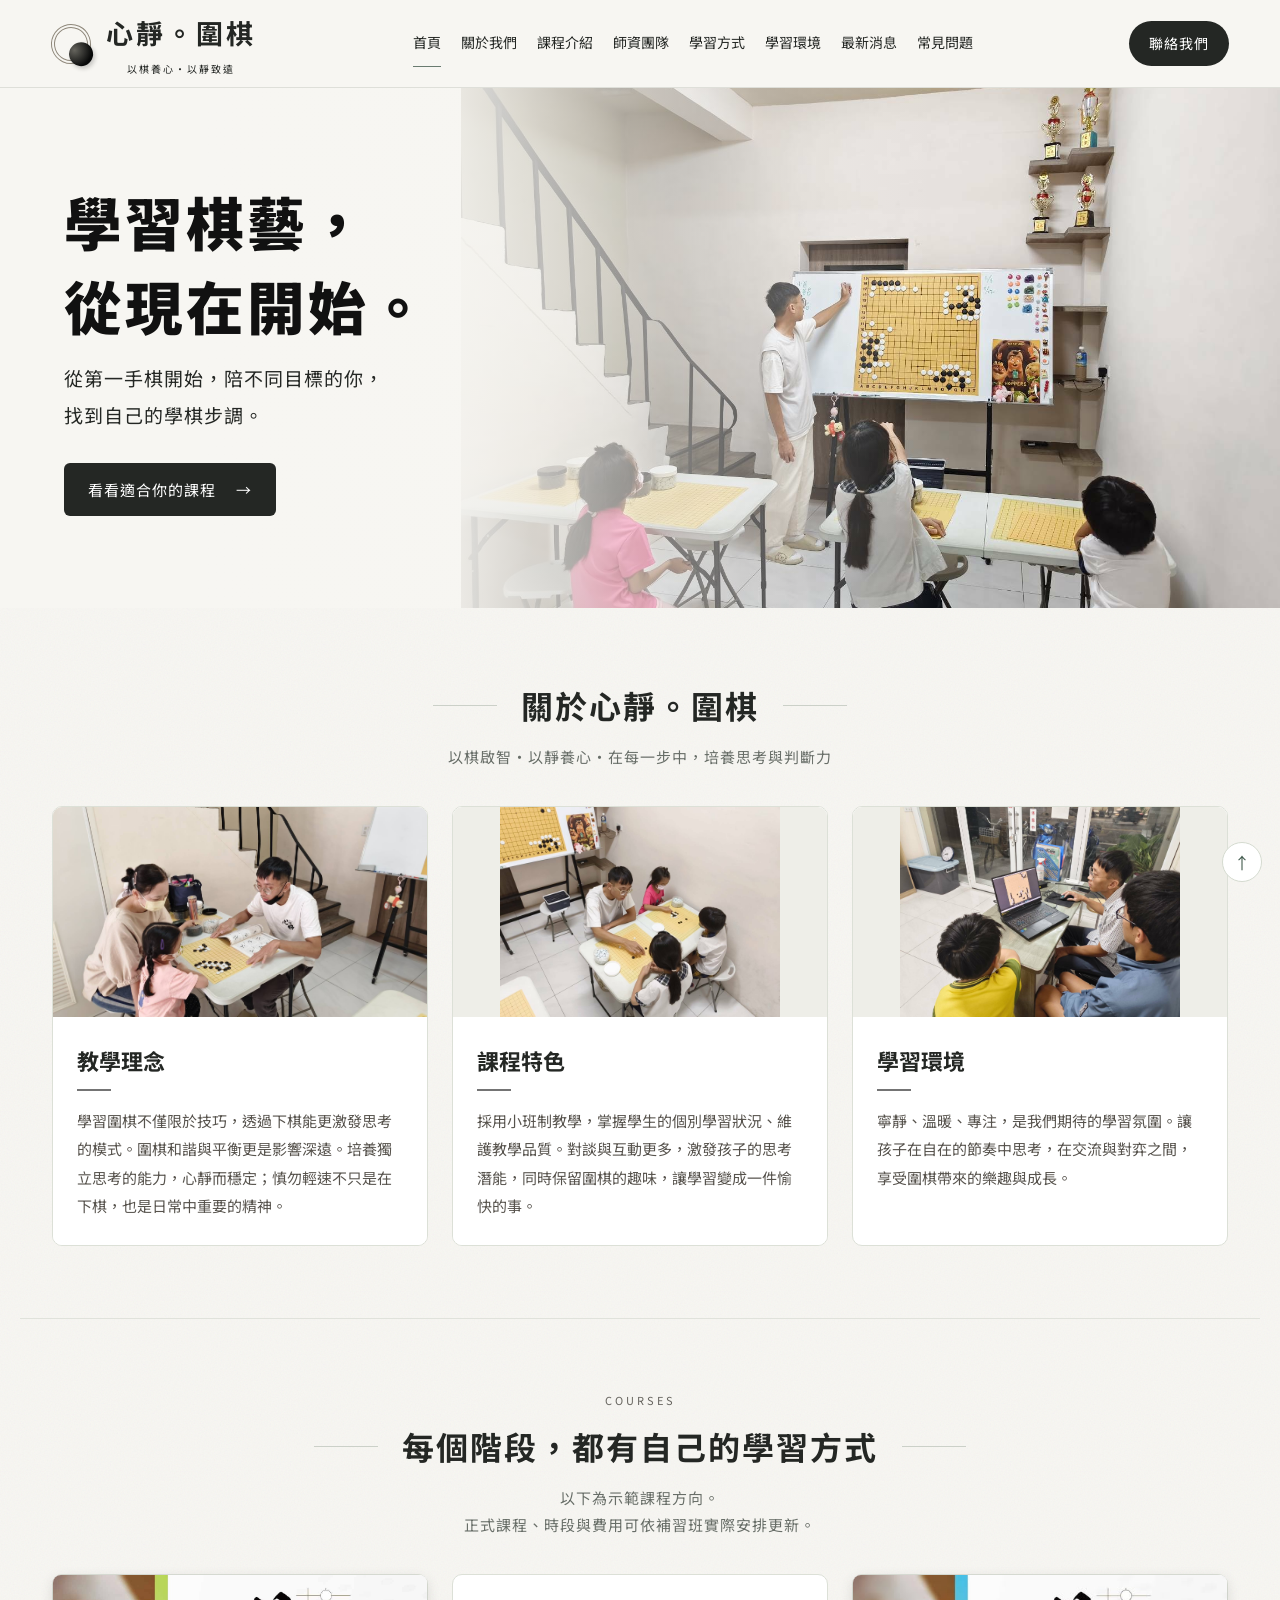
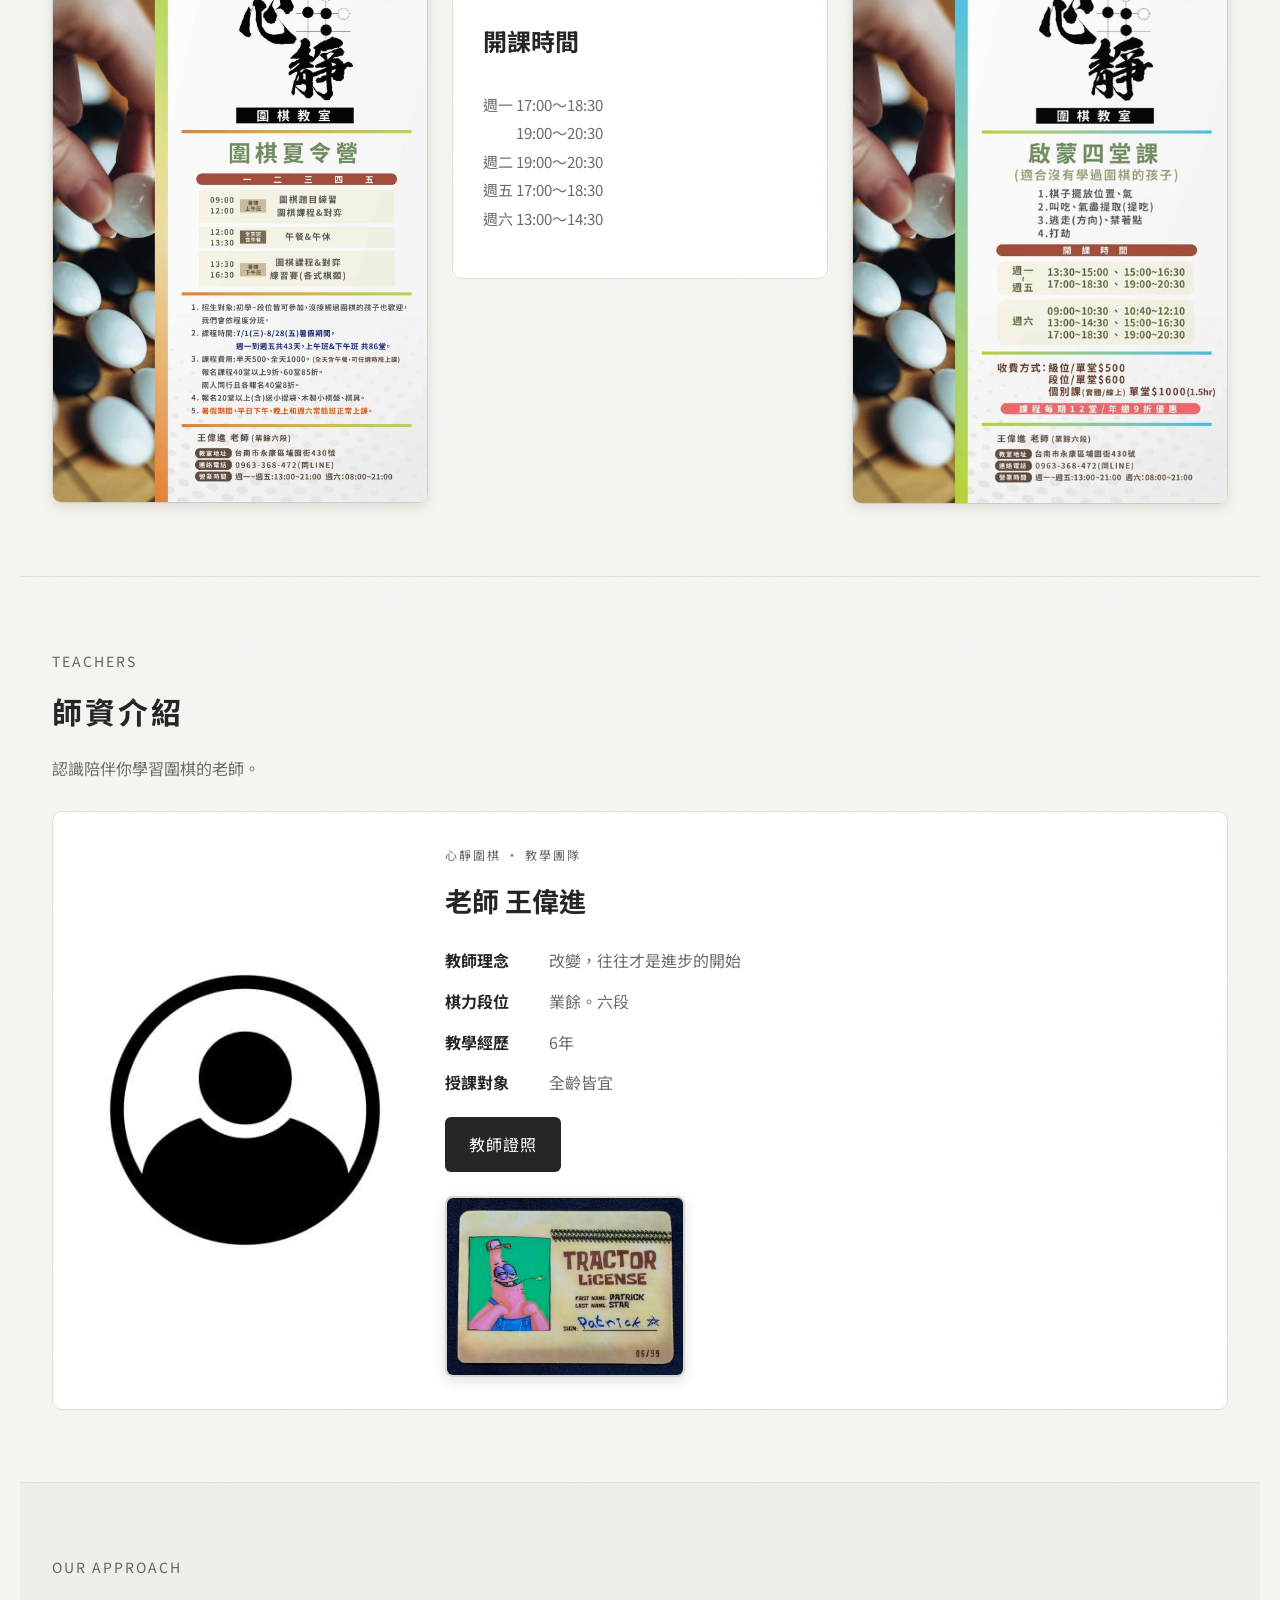
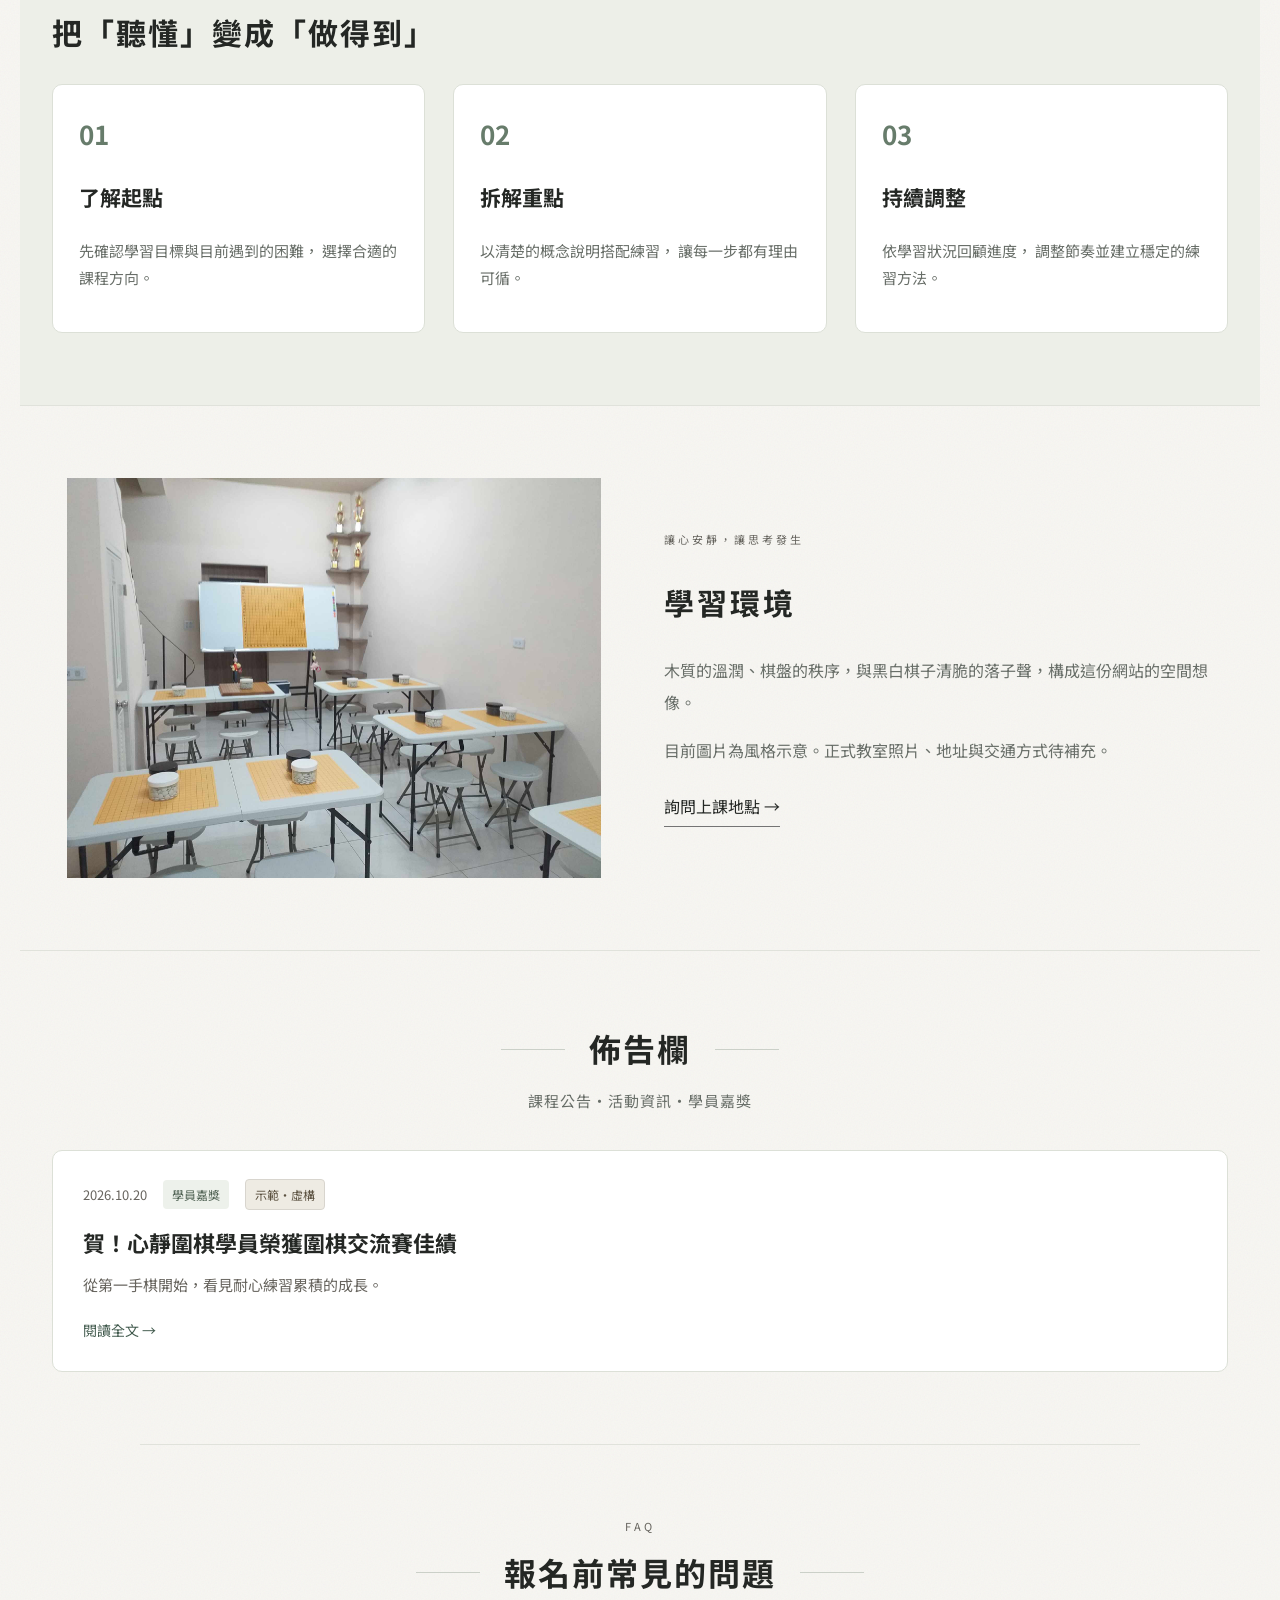
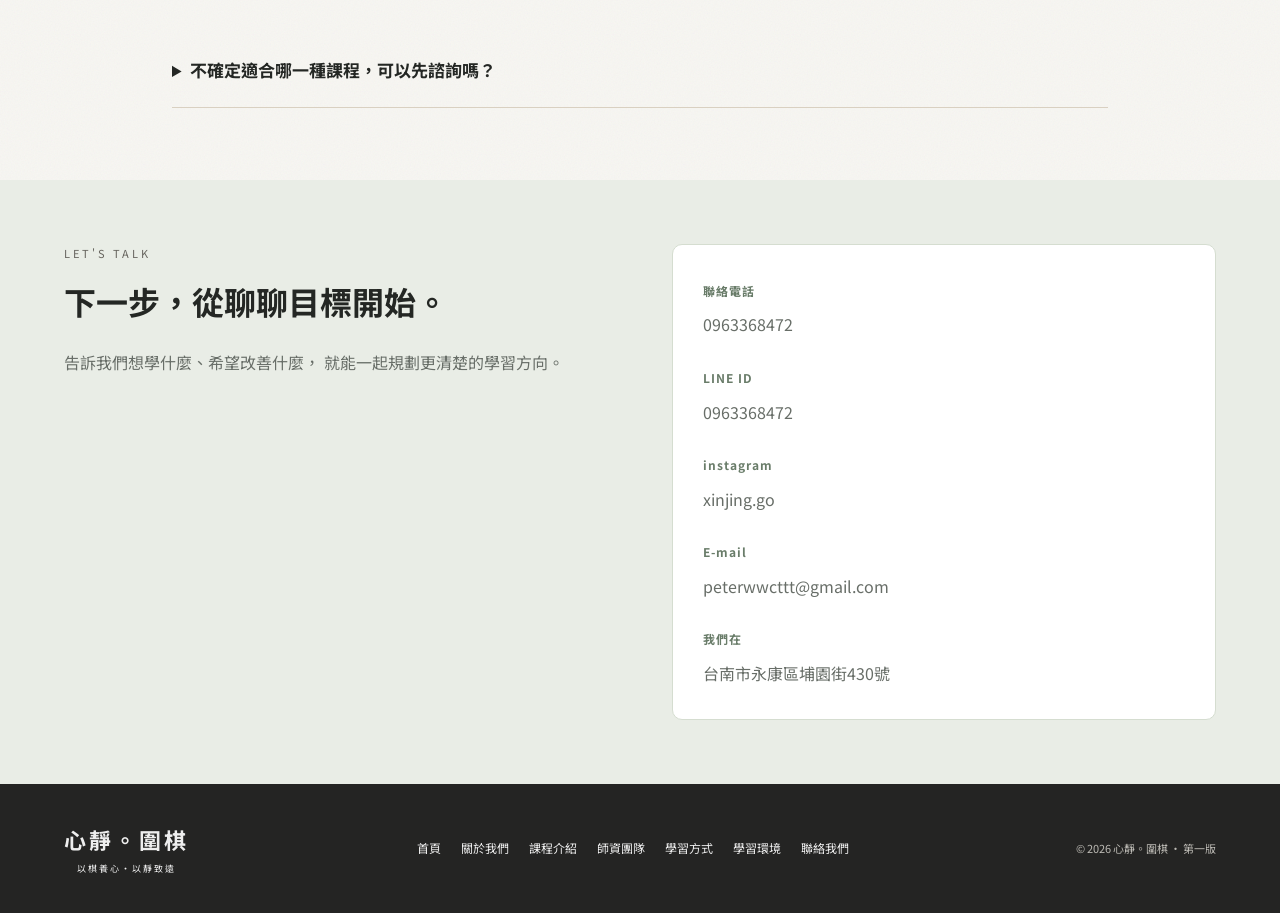
==== commit b8031c73: "Update index.html" ====
--- a/index.html
+++ b/index.html
@@ -1127,18 +1127,7 @@
 
     <!-- 基礎訓練 -->
     <article class="course-card">
-      <h3>基礎訓練</h3>
-
-      <p>
-        適合沒有學過圍棋的孩子，<br>
-        教學重點<br>
-        1. 棋子擺放位置、氣<br>
-        2. 叫吃、氣盡提取（提吃）<br>
-        3. 逃走（方向）、禁著點<br>
-        4. 打劫
-      </p>
-
-      <h4>開課時間</h4>
+      <h3>開課時間</h3>
 
       <p>
         週一 17:00～18:30<br>
@@ -1188,9 +1177,9 @@
                 <dt>教師理念</dt>
                 <dd> 改變，往往才是進步的開始 </dd>
                 <dt>棋力段位</dt>
-                <dd> 業餘。七段 </dd>
+                <dd> 業餘。六段 </dd>
                 <dt>教學經歷</dt>
-                <dd> 4年 </dd>
+                <dd> 6年 </dd>
                 <dt>授課對象</dt>
                 <dd> 全齡皆宜 </dd>
               </dl>
@@ -1346,7 +1335,7 @@
 
             <b>E-mail</b>
             <p>
-              <a href="mailto:kass3266@gmail.com"> kass3266@gmail.com </a>
+              <a href="mailto:kass3266@gmail.com"> peterwwcttt@gmail.com </a>
             </p>
 
             <b>我們在</b>
